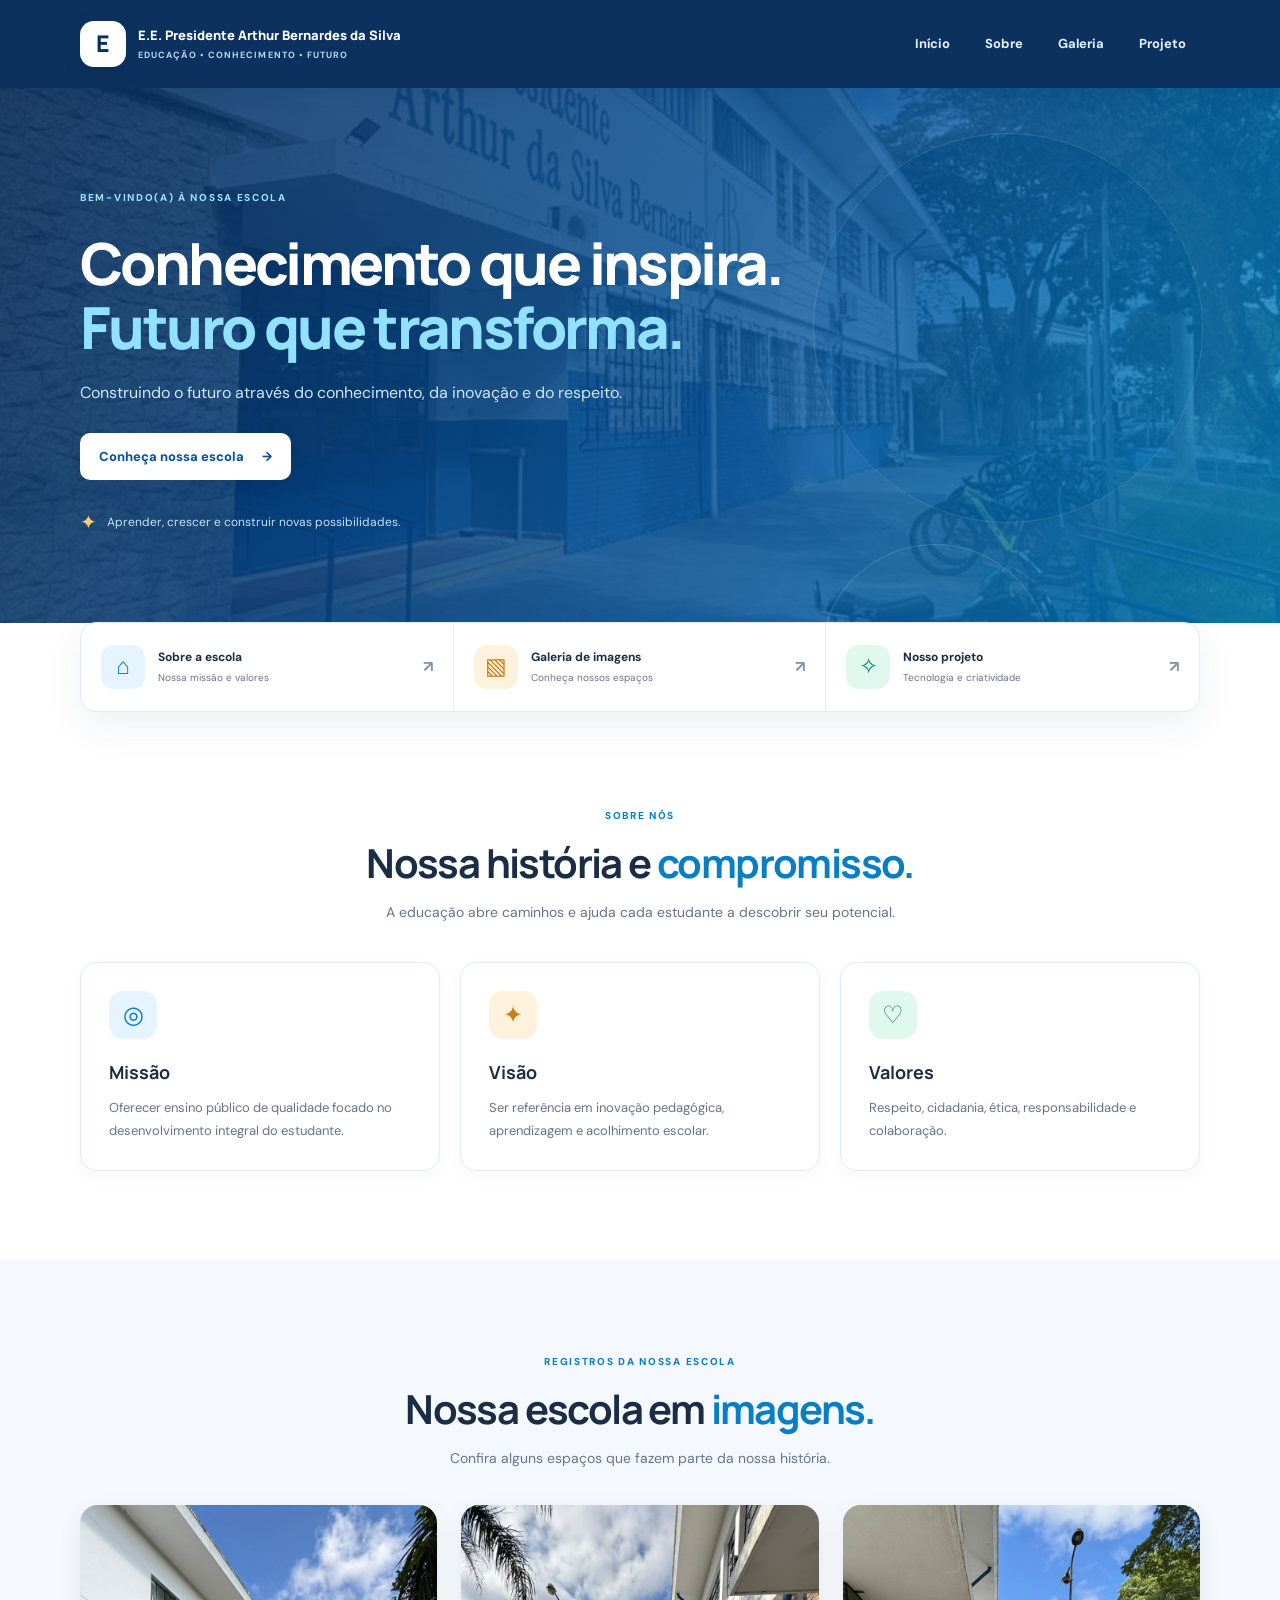
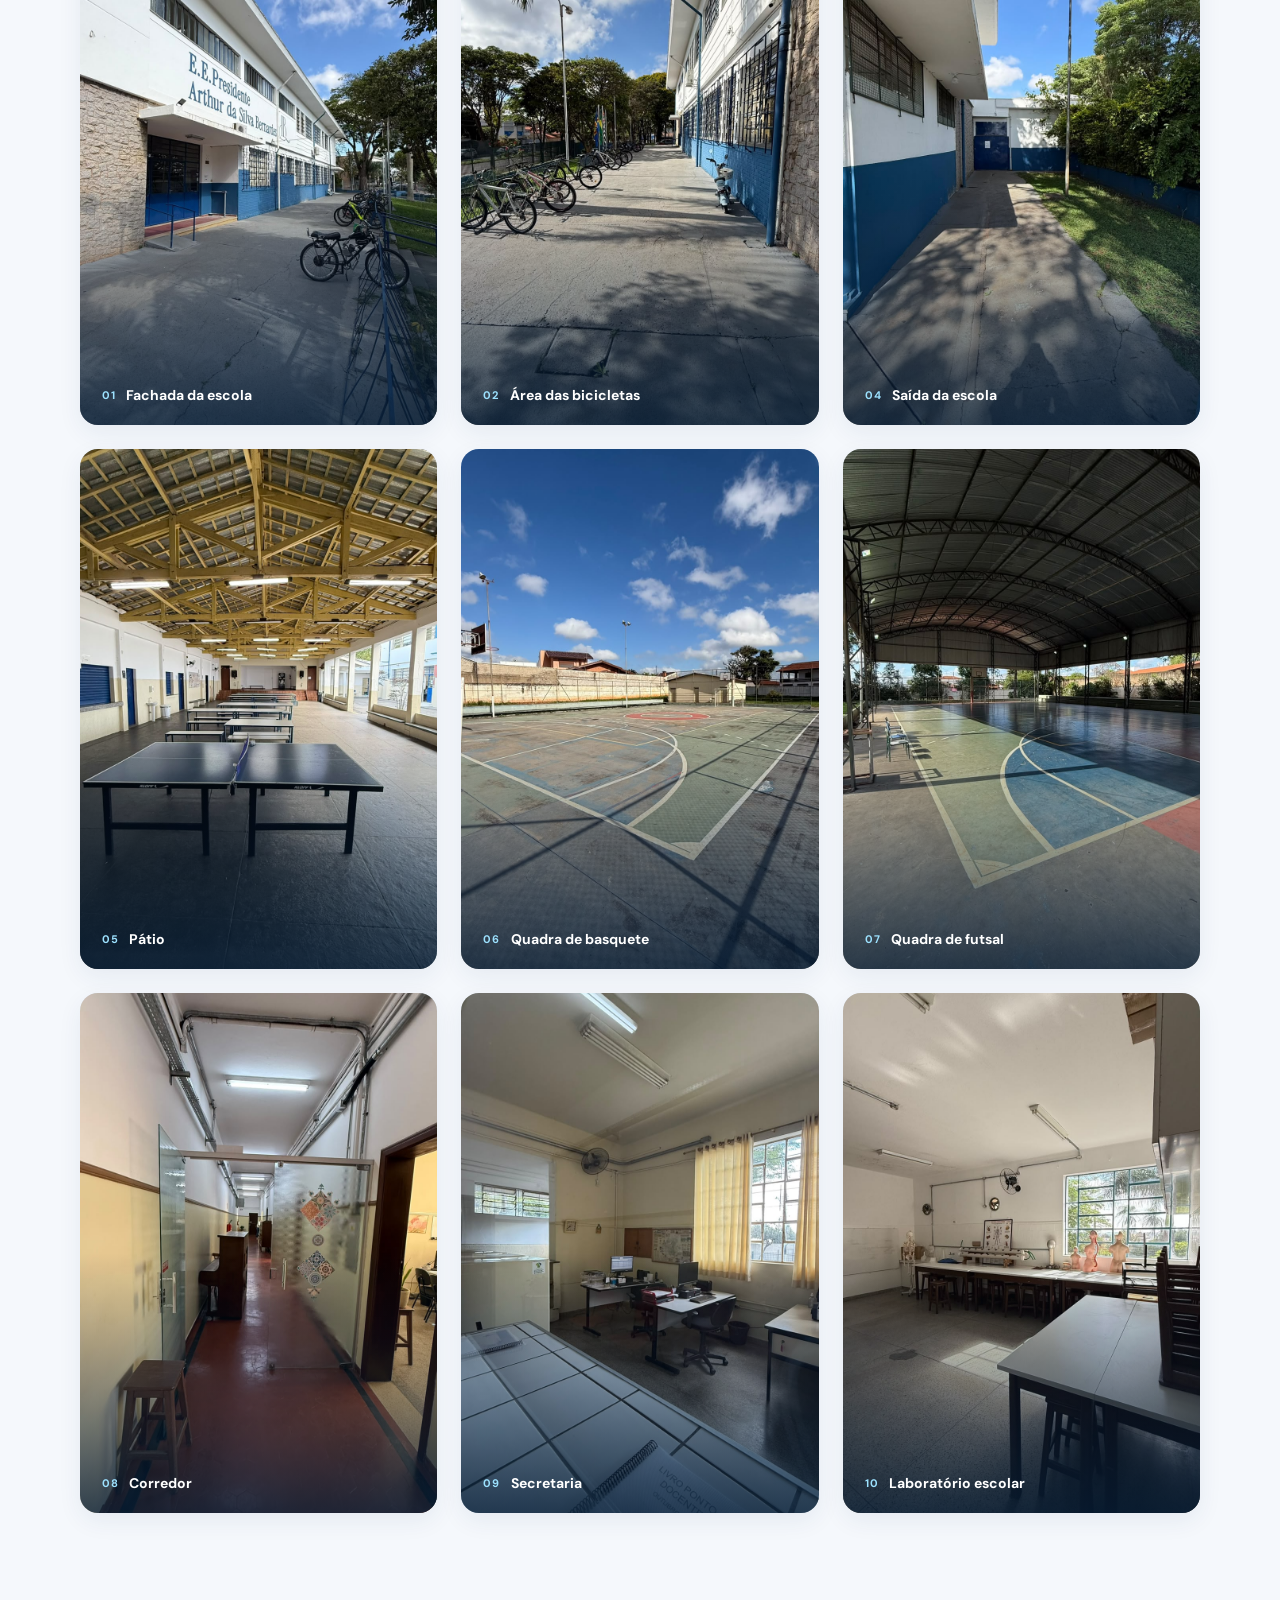
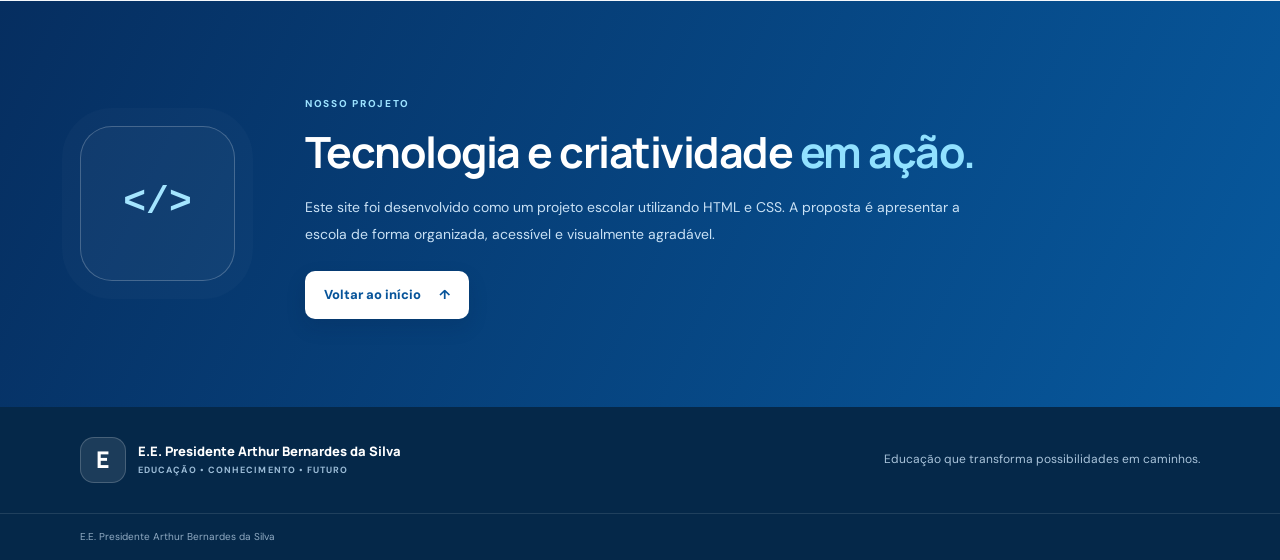
==== index.html @ 6d1196cf "Remove garage image and caption from index.html Removed the garage image and its caption from the HT" ====
<!DOCTYPE html>
<html lang="pt-BR">
<head>
  <meta charset="UTF-8">
  <meta name="viewport" content="width=device-width, initial-scale=1.0">
  <meta name="theme-color" content="#0b3d91">
  <meta name="description" content="Site da E.E. Presidente Arthur Bernardes da Silva. Educação, conhecimento, respeito e futuro.">
  <title>E.E. Presidente Arthur Bernardes da Silva</title>
  <link rel="stylesheet" href="style.css">
</head>
<body>

  <!-- CABEÇALHO -->
  <header class="topo" id="inicio">
    <div class="container navegacao">

      <a href="#inicio" class="logo" aria-label="Página inicial">
        <span class="simbolo">E</span>
        <span class="logo-texto">
          <strong>E.E. Presidente Arthur Bernardes da Silva</strong>
          <small>EDUCAÇÃO • CONHECIMENTO • FUTURO</small>
        </span>
      </a>

      <input type="checkbox" id="alternar-menu" aria-label="Abrir menu">
      <label for="alternar-menu" class="menu-botao" aria-hidden="true">&#9776;</label>

      <nav class="menu" aria-label="Navegação principal">
        <a href="#inicio">Início</a>
        <a href="#sobre">Sobre</a>
        <a href="#galeria">Galeria</a>
        <a href="#projeto">Projeto</a>
      </nav>

    </div>
  </header>

  <main>

    <!-- INÍCIO -->
    <section class="inicio-secao">
      <div class="container inicio-conteudo">

        <span class="etiqueta etiqueta-clara">
          BEM-VINDO(A) À NOSSA ESCOLA
        </span>

        <h1>
          Conhecimento que inspira.<br>
          <span>Futuro que transforma.</span>
        </h1>

        <p>
          Construindo o futuro através do conhecimento,
          da inovação e do respeito.
        </p>

        <a class="botao-principal" href="#sobre">
          Conheça nossa escola
          <span aria-hidden="true">→</span>
        </a>

        <div class="destaque-frase">
          <span>✦</span>
          Aprender, crescer e construir novas possibilidades.
        </div>

      </div>

      <div class="forma forma-um"></div>
      <div class="forma forma-dois"></div>
    </section>

    <!-- ATALHOS -->
    <section class="atalhos">
      <div class="container atalhos-grid">

        <a href="#sobre" class="atalho">
          <span class="atalho-icone icone-azul">⌂</span>
          <span>
            <strong>Sobre a escola</strong>
            <small>Nossa missão e valores</small>
          </span>
          <b aria-hidden="true">↗</b>
        </a>

        <a href="#galeria" class="atalho">
          <span class="atalho-icone icone-laranja">▧</span>
          <span>
            <strong>Galeria de imagens</strong>
            <small>Conheça nossos espaços</small>
          </span>
          <b aria-hidden="true">↗</b>
        </a>

        <a href="#projeto" class="atalho">
          <span class="atalho-icone icone-verde">✧</span>
          <span>
            <strong>Nosso projeto</strong>
            <small>Tecnologia e criatividade</small>
          </span>
          <b aria-hidden="true">↗</b>
        </a>

      </div>
    </section>

    <!-- SOBRE A ESCOLA -->
    <section class="sobre secao" id="sobre">
      <div class="container">

        <div class="titulo">
          <span class="etiqueta">SOBRE NÓS</span>
          <h2>Nossa história e <span>compromisso.</span></h2>
          <p>
            A educação abre caminhos e ajuda cada estudante
            a descobrir seu potencial.
          </p>
        </div>

        <div class="cartoes">

          <article class="cartao">
            <span class="cartao-icone azul">◎</span>
            <h3>Missão</h3>
            <p>
              Oferecer ensino público de qualidade focado
              no desenvolvimento integral do estudante.
            </p>
          </article>

          <article class="cartao">
            <span class="cartao-icone laranja">✦</span>
            <h3>Visão</h3>
            <p>
              Ser referência em inovação pedagógica,
              aprendizagem e acolhimento escolar.
            </p>
          </article>

          <article class="cartao">
            <span class="cartao-icone verde">♡</span>
            <h3>Valores</h3>
            <p>
              Respeito, cidadania, ética, responsabilidade
              e colaboração.
            </p>
          </article>

        </div>
      </div>
    </section>

    <!-- GALERIA DE IMAGENS -->
    <section class="galeria secao" id="galeria">
      <div class="container">

        <div class="titulo titulo-galeria">
          <span class="etiqueta">REGISTROS DA NOSSA ESCOLA</span>
          <h2>Nossa escola em <span>imagens.</span></h2>
          <p>
            Confira alguns espaços que fazem parte da nossa história.
          </p>
        </div>

        <div class="fotos">

          <figure class="foto">
            <img src="imagens/fachada.jpeg" alt="Fachada da escola" loading="lazy">
            <figcaption><span>01</span> Fachada da escola</figcaption>
          </figure>

          <figure class="foto">
            <img src="imagens/area-das-bikes.jpeg" alt="Área das bicicletas" loading="lazy">
            <figcaption><span>02</span> Área das bicicletas</figcaption>
          </figure>

          <figure class="foto">
            <img src="imagens/saida.jpeg" alt="Área externa e saída da escola" loading="lazy">
            <figcaption><span>04</span> Saída da escola</figcaption>
          </figure>

          <figure class="foto">
            <img src="imagens/patio.jpeg" alt="Pátio da escola" loading="lazy">
            <figcaption><span>05</span> Pátio</figcaption>
          </figure>

          <figure class="foto">
            <img src="imagens/quadra1.jpeg" alt="Quadra de basquete" loading="lazy">
            <figcaption><span>06</span> Quadra de basquete</figcaption>
          </figure>

          <figure class="foto">
            <img src="imagens/quadra2.jpeg" alt="Quadra de futsal" loading="lazy">
            <figcaption><span>07</span> Quadra de futsal</figcaption>
          </figure>

          <figure class="foto">
            <img src="imagens/corredor.jpeg" alt="Corredor da escola" loading="lazy">
            <figcaption><span>08</span> Corredor</figcaption>
          </figure>

          <figure class="foto">
            <img src="imagens/secretaria.jpeg" alt="Secretaria da escola" loading="lazy">
            <figcaption><span>09</span> Secretaria</figcaption>
          </figure>

          <figure class="foto">
            <img src="imagens/laboratorio.jpeg" alt="Ambiente do laboratório escolar" loading="lazy">
            <figcaption><span>10</span> Laboratório escolar</figcaption>
          </figure>

        </div>
      </div>
    </section>

    <!-- PROJETO -->
    <section class="projeto secao" id="projeto">
      <div class="container projeto-grid">

        <div class="projeto-marca" aria-hidden="true">&lt;/&gt;</div>

        <div class="projeto-texto">
          <span class="etiqueta etiqueta-clara">NOSSO PROJETO</span>

          <h2>Tecnologia e criatividade <span>em ação.</span></h2>

          <p>
            Este site foi desenvolvido como um projeto escolar
            utilizando HTML e CSS. A proposta é apresentar a
            escola de forma organizada, acessível e visualmente
            agradável.
          </p>

          <a class="botao-claro" href="#inicio">
            Voltar ao início
            <span aria-hidden="true">↑</span>
          </a>
        </div>

      </div>
    </section>

  </main>

  <!-- RODAPÉ -->
  <footer class="rodape">
    <div class="container rodape-conteudo">

      <a href="#inicio" class="logo logo-rodape">
        <span class="simbolo">E</span>
        <span class="logo-texto">
          <strong>E.E. Presidente Arthur Bernardes da Silva</strong>
          <small>EDUCAÇÃO • CONHECIMENTO • FUTURO</small>
        </span>
      </a>

      <p>Educação que transforma possibilidades em caminhos.</p>

    </div>

    <div class="rodape-final">
      <div class="container">
        E.E. Presidente Arthur Bernardes da Silva
      </div>
    </div>
  </footer>

</body>
</html>
---- style.css ----
@import url('https://fonts.googleapis.com/css2?family=DM+Sans:wght@400;500;600;700&family=Manrope:wght@400;500;600;700;800&display=swap');

:root {
  --azul-escuro: #082f63;
  --azul: #0b55a0;
  --azul-vivo: #087fc4;
  --azul-claro: #e7f4ff;
  --texto: #1b2d45;
  --texto-suave: #64758b;
  --fundo: #f5f8fc;
  --linha: #e3ebf5;
  --laranja: #ffb84d;
  --verde: #39ae88;
}

* {
  box-sizing: border-box;
}

html {
  scroll-behavior: smooth;
  scroll-padding-top: 90px;
}

body {
  margin: 0;
  font-family: 'DM Sans', Arial, sans-serif;
  color: var(--texto);
  background: #fff;
  line-height: 1.65;
}

a {
  color: inherit;
  text-decoration: none;
}

.container {
  width: min(1120px, calc(100% - 44px));
  margin: 0 auto;
}

/* CABEÇALHO */

.topo {
  position: sticky;
  top: 0;
  z-index: 20;
  color: white;
  background: rgba(6, 43, 89, .97);
  box-shadow: 0 5px 20px #082d531c;
  backdrop-filter: blur(12px);
}

.navegacao {
  min-height: 88px;
  display: flex;
  align-items: center;
  justify-content: space-between;
  gap: 25px;
}

.logo {
  display: flex;
  align-items: center;
  gap: 12px;
  min-width: 0;
}

.simbolo {
  display: grid;
  place-items: center;
  flex: 0 0 46px;
  width: 46px;
  height: 46px;
  border-radius: 14px;
  color: var(--azul-escuro);
  background: #fff;
  font-family: Manrope, sans-serif;
  font-size: 23px;
  font-weight: 800;
  box-shadow: 0 7px 18px #001c3b28;
}

.logo-texto {
  display: flex;
  flex-direction: column;
  line-height: 1.35;
}

.logo strong {
  font-family: Manrope, sans-serif;
  font-size: 13px;
  font-weight: 800;
}

.logo small {
  margin-top: 4px;
  color: #b8d9f4;
  font-size: 9px;
  letter-spacing: .12em;
  font-weight: 700;
}

.menu {
  display: flex;
  align-items: center;
  gap: 7px;
}

.menu a {
  color: #e5f2ff;
  font-size: 13px;
  font-weight: 700;
  padding: 11px 14px;
  border-radius: 9px;
  transition: .2s;
}

.menu a:hover {
  color: #fff;
  background: #ffffff1c;
}

#alternar-menu {
  display: none;
}

.menu-botao {
  display: none;
  cursor: pointer;
  font-size: 25px;
}

/* SEÇÃO INICIAL COM FOTO DE FUNDO */

.inicio-secao {
  min-height: 520px;
  padding: 95px 0 85px;
  position: relative;
  overflow: hidden;
  color: #fff;
  background: 
    linear-gradient(
      115deg,
      rgba(6, 44, 92, 0.88) 0%,
      rgba(7, 84, 155, 0.84) 60%,
      rgba(7, 134, 200, 0.80) 100%
    ),
    url('imagens/fachada.jpeg') center/cover no-repeat;
}

.inicio-conteudo {
  position: relative;
  z-index: 3;
}

.etiqueta {
  display: inline-block;
  margin-bottom: 14px;
  color: var(--azul-vivo);
  font-size: 10px;
  letter-spacing: .17em;
  font-weight: 800;
}

.etiqueta-clara {
  color: #9ce2ff;
}

.inicio-secao h1 {
  max-width: 720px;
  margin: 10px 0 20px;
  font-family: Manrope, sans-serif;
  font-size: clamp(37px, 5vw, 58px);
  line-height: 1.12;
  letter-spacing: -.045em;
  font-weight: 800;
}

.inicio-secao h1 span {
  color: #91e1ff;
}

.inicio-secao p {
  max-width: 580px;
  color: #d0e6f8;
  font-size: 16px;
  margin-bottom: 26px;
}

.botao-principal,
.botao-claro {
  display: inline-flex;
  align-items: center;
  gap: 18px;
  padding: 13px 19px;
  border-radius: 10px;
  background: #fff;
  color: #07549a;
  font-size: 13px;
  font-weight: 800;
  box-shadow: 0 8px 20px #001b3820;
  transition: .2s;
}

.botao-principal:hover,
.botao-claro:hover {
  transform: translateY(-3px);
  box-shadow: 0 12px 25px #001b3835;
}

.destaque-frase {
  display: flex;
  align-items: center;
  gap: 10px;
  margin-top: 26px;
  color: #c6e0f4;
  font-size: 12px;
}

.destaque-frase span {
  color: #ffca70;
  font-size: 20px;
}

/* FORMAS DECORATIVAS DO FUNDO */

.forma {
  position: absolute;
  border: 1px solid #ffffff26;
  border-radius: 50%;
  pointer-events: none;
}

.forma-um {
  width: 390px;
  height: 390px;
  right: 6%;
  top: 45px;
  box-shadow: 0 0 0 35px #ffffff05, 0 0 0 75px #ffffff04;
}

.forma-dois {
  width: 230px;
  height: 230px;
  right: 18%;
  bottom: -150px;
  background: #ffffff05;
}

/* ATALHOS */

.atalhos {
  position: relative;
  z-index: 3;
  margin-top: -1px;
  background: #fff;
}

.atalhos-grid {
  display: grid;
  grid-template-columns: repeat(3, 1fr);
  background: #fff;
  border: 1px solid var(--linha);
  border-radius: 16px;
  overflow: hidden;
  box-shadow: 0 14px 38px #173c6612;
  transform: translateY(-1px);
}

.atalho {
  display: flex;
  align-items: center;
  gap: 13px;
  padding: 22px 20px;
  border-right: 1px solid var(--linha);
  transition: background .2s;
}

.atalho:last-child {
  border-right: 0;
}

.atalho:hover {
  background: #f7fbff;
}

.atalho-icone {
  display: grid;
  place-items: center;
  flex: 0 0 44px;
  width: 44px;
  height: 44px;
  border-radius: 13px;
  font-size: 23px;
}

.icone-azul {
  color: #0879c9;
  background: #e5f4ff;
}

.icone-laranja {
  color: #c98017;
  background: #fff2dc;
}

.icone-verde {
  color: #168b69;
  background: #e1f8ef;
}

.atalho strong,
.atalho small {
  display: block;
}

.atalho strong {
  font-size: 12px;
}

.atalho small {
  color: var(--texto-suave);
  font-size: 10px;
  margin-top: 3px;
}

.atalho b {
  margin-left: auto;
  color: #8094aa;
}

/* SEÇÕES GERAIS */

.secao {
  padding: 88px 0;
}

.titulo {
  max-width: 690px;
  margin: 0 auto 38px;
  text-align: center;
}

.titulo h2 {
  margin: 0 0 14px;
  font-family: Manrope, sans-serif;
  font-size: clamp(29px, 3.5vw, 40px);
  line-height: 1.2;
  letter-spacing: -.04em;
}

.titulo h2 span {
  color: var(--azul-vivo);
}

.titulo > p {
  margin: 0;
  color: var(--texto-suave);
  font-size: 14px;
}

/* CARTÕES SOBRE A ESCOLA */

.cartoes {
  display: grid;
  grid-template-columns: repeat(3, 1fr);
  gap: 20px;
}

.cartao {
  padding: 28px;
  border: 1px solid var(--linha);
  border-radius: 16px;
  background: white;
  box-shadow: 0 5px 18px #173c6608;
  transition: transform .2s, box-shadow .2s;
}

.cartao:hover {
  transform: translateY(-5px);
  box-shadow: 0 14px 28px #173c6612;
}

.cartao-icone {
  display: grid;
  place-items: center;
  width: 48px;
  height: 48px;
  border-radius: 14px;
  margin-bottom: 19px;
  font-size: 24px;
}

.cartao-icone.azul {
  color: #0879c9;
  background: #e5f4ff;
}

.cartao-icone.laranja {
  color: #c98017;
  background: #fff2dc;
}

.cartao-icone.verde {
  color: #168b69;
  background: #e1f8ef;
}

.cartao h3 {
  margin: 0 0 8px;
  font-family: Manrope, sans-serif;
  font-size: 18px;
}

.cartao p {
  margin: 0;
  color: var(--texto-suave);
  font-size: 13px;
  line-height: 1.8;
}

/* GALERIA DE IMAGENS VERTICAIS COMPLETAS (FORMATO RETRATO) */

.galeria {
  background: var(--fundo);
}

.titulo-galeria {
  margin-bottom: 35px;
}

.fotos {
  display: grid;
  grid-template-columns: repeat(3, 1fr); /* 3 colunas para ajustar cartões verticais */
  gap: 24px;
}

.foto {
  position: relative;
  overflow: hidden;
  margin: 0;
  height: 520px; /* Altura suficiente para mostrar árvores, bancos e o chão quase sem cortar */
  border-radius: 18px;
  background: #dbe8f5;
  box-shadow: 0 8px 24px #173c6612;
}

.foto img {
  display: block;
  width: 100%;
  height: 100%;
  object-fit: cover;
  object-position: center; /* Mantém a imagem centralizada para exibir topo e base */
  transition: transform .45s;
}

.foto:hover img {
  transform: scale(1.04);
}

.foto:after {
  content: "";
  position: absolute;
  inset: 50% 0 0;
  background: linear-gradient(transparent, #061d36d0);
  pointer-events: none;
}

.foto figcaption {
  position: absolute;
  z-index: 1;
  bottom: 0;
  left: 0;
  right: 0;
  display: flex;
  align-items: center;
  gap: 10px;
  padding: 18px 22px;
  color: white;
  font-size: 14px;
  font-weight: 700;
}

.foto figcaption span {
  color: #9de2ff;
  font-size: 11px;
  letter-spacing: .1em;
}

/* PROJETO */

.projeto {
  position: relative;
  overflow: hidden;
  color: white;
  background: linear-gradient(115deg, #062e60, #07599e);
}

.projeto-grid {
  display: grid;
  grid-template-columns: 180px 1fr;
  align-items: center;
  gap: 45px;
}

.projeto-marca {
  display: grid;
  place-items: center;
  width: 155px;
  height: 155px;
  border: 1px solid #ffffff38;
  border-radius: 32px;
  color: #a4e5ff;
  background: #ffffff0c;
  font-family: monospace;
  font-size: 38px;
  font-weight: 800;
  box-shadow: 0 0 0 18px #ffffff05;
}

.projeto-texto {
  max-width: 720px;
}

.projeto h2 {
  margin: 0 0 16px;
  font-family: Manrope, sans-serif;
  font-size: clamp(29px, 4vw, 43px);
  line-height: 1.2;
  letter-spacing: -.035em;
}

.projeto h2 span {
  color: #91e1ff;
}

.projeto p {
  max-width: 700px;
  color: #c9e1f5;
  font-size: 14px;
  line-height: 1.9;
  margin-bottom: 24px;
}

/* RODAPÉ */

.rodape {
  color: #d3e3f1;
  background: #052849;
}

.rodape-conteudo {
  display: flex;
  align-items: center;
  justify-content: space-between;
  gap: 25px;
  padding-top: 30px;
  padding-bottom: 30px;
}

.logo-rodape .simbolo {
  color: white;
  background: #ffffff18;
  border: 1px solid #ffffff30;
  box-shadow: none;
}

.logo-rodape strong {
  color: white;
}

.logo-rodape small {
  color: #9bbbd6;
}

.rodape-conteudo > p {
  margin: 0;
  color: #a9c3da;
  font-size: 12px;
}

.rodape-final {
  padding: 15px 0;
  border-top: 1px solid #ffffff1c;
  color: #91abc3;
  font-size: 10px;
}

/* TELAS MÉDIAS (TABLETS) */

@media (max-width: 900px) {
  .fotos {
    grid-template-columns: repeat(2, 1fr);
  }

  .foto {
    height: 480px;
  }
}

/* CELULARES */

@media (max-width: 650px) {
  .container {
    width: calc(100% - 32px);
  }

  .navegacao {
    min-height: 76px;
    flex-wrap: wrap;
    padding-top: 12px;
    padding-bottom: 12px;
  }

  .logo {
    flex: 1;
  }

  .simbolo {
    flex-basis: 40px;
    width: 40px;
    height: 40px;
  }

  .logo strong {
    font-size: 11px;
  }

  .logo small {
    font-size: 8px;
  }

  .menu-botao {
    display: block;
    padding: 4px 7px;
  }

  .menu {
    display: none;
    flex-basis: 100%;
    flex-direction: column;
    align-items: stretch;
    gap: 3px;
    padding: 8px 0 4px;
  }

  #alternar-menu:checked ~ .menu {
    display: flex;
  }

  .menu a {
    padding: 11px 12px;
  }

  .inicio-secao {
    padding: 65px 0 55px;
  }

  .inicio-secao h1 {
    font-size: clamp(34px, 10vw, 47px);
  }

  .inicio-secao p {
    font-size: 14px;
    max-width: 440px;
  }

  .forma-um {
    width: 230px;
    height: 230px;
    right: -90px;
    top: 30px;
  }

  .forma-dois {
    display: none;
  }

  .atalhos-grid {
    grid-template-columns: 1fr;
  }

  .atalho {
    padding: 14px 17px;
    border-right: 0;
    border-bottom: 1px solid var(--linha);
  }

  .atalho:last-child {
    border-bottom: 0;
  }

  .secao {
    padding: 65px 0;
  }

  .cartoes {
    grid-template-columns: 1fr;
    gap: 14px;
  }

  .cartao {
    padding: 23px;
  }

  .fotos {
    grid-template-columns: 1fr;
  }

  .foto {
    height: 450px;
  }

  .foto figcaption {
    padding: 14px;
    font-size: 12px;
  }

  .projeto-grid {
    grid-template-columns: 1fr;
    gap: 25px;
  }

  .projeto-marca {
    width: 90px;
    height: 90px;
    border-radius: 22px;
    font-size: 27px;
  }

  .rodape-conteudo {
    align-items: flex-start;
    flex-direction: column;
    gap: 18px;
  }
}

/* ACESSIBILIDADE */

@media (prefers-reduced-motion: reduce) {
  *,
  *::before,
  *::after {
    scroll-behavior: auto !important;
    transition: none !important;
  }
}
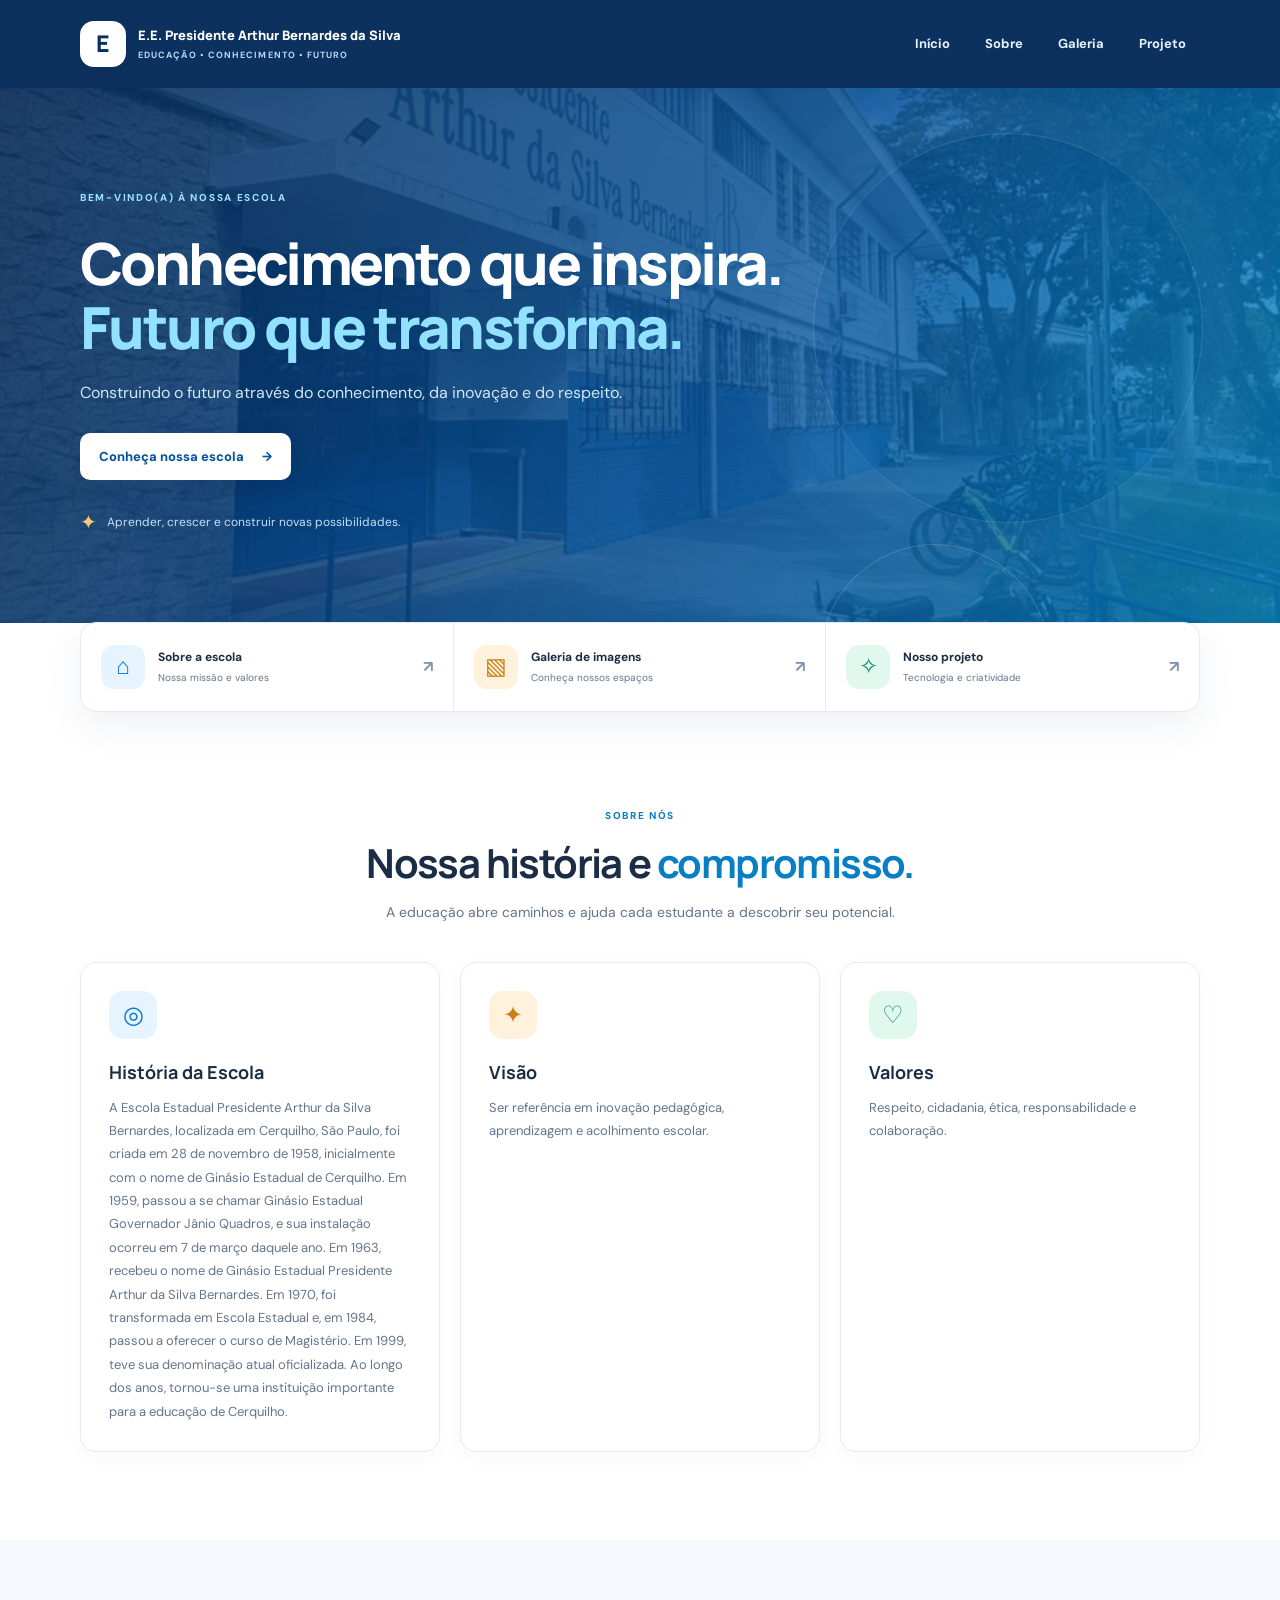
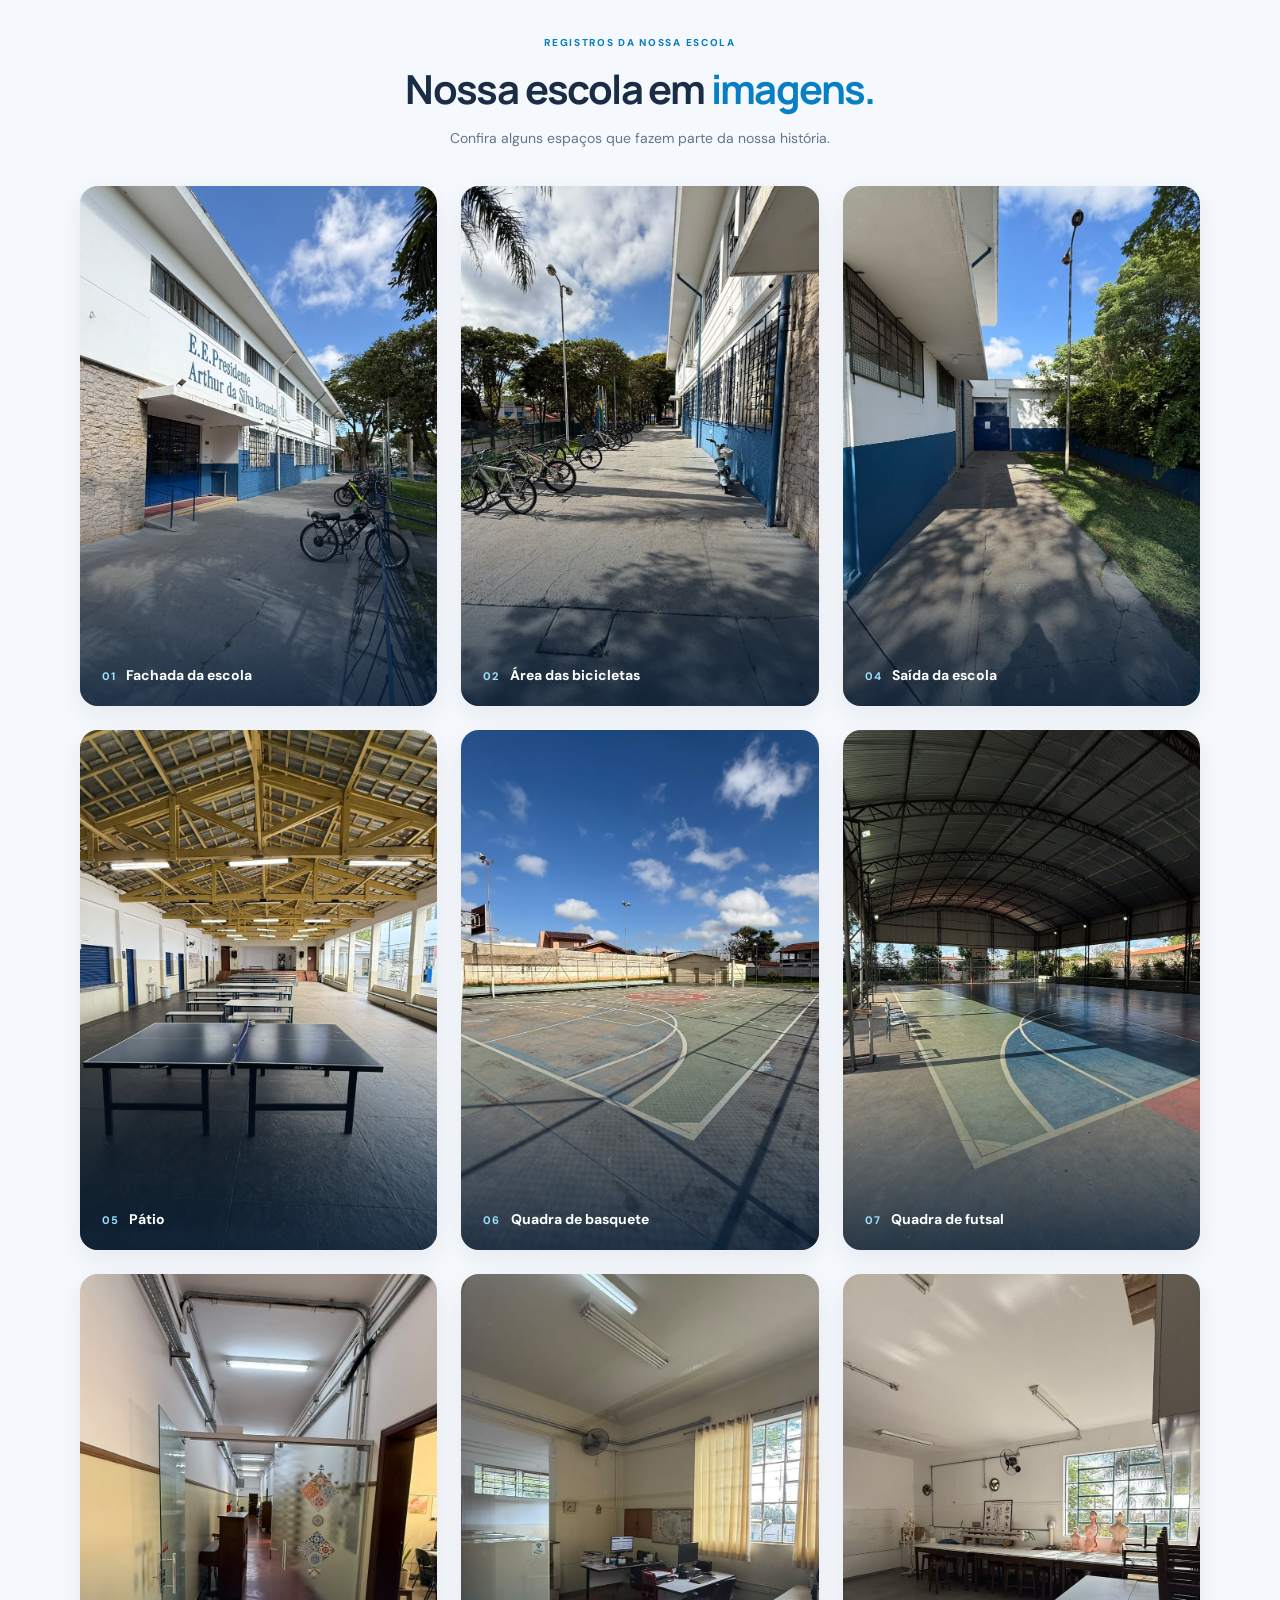
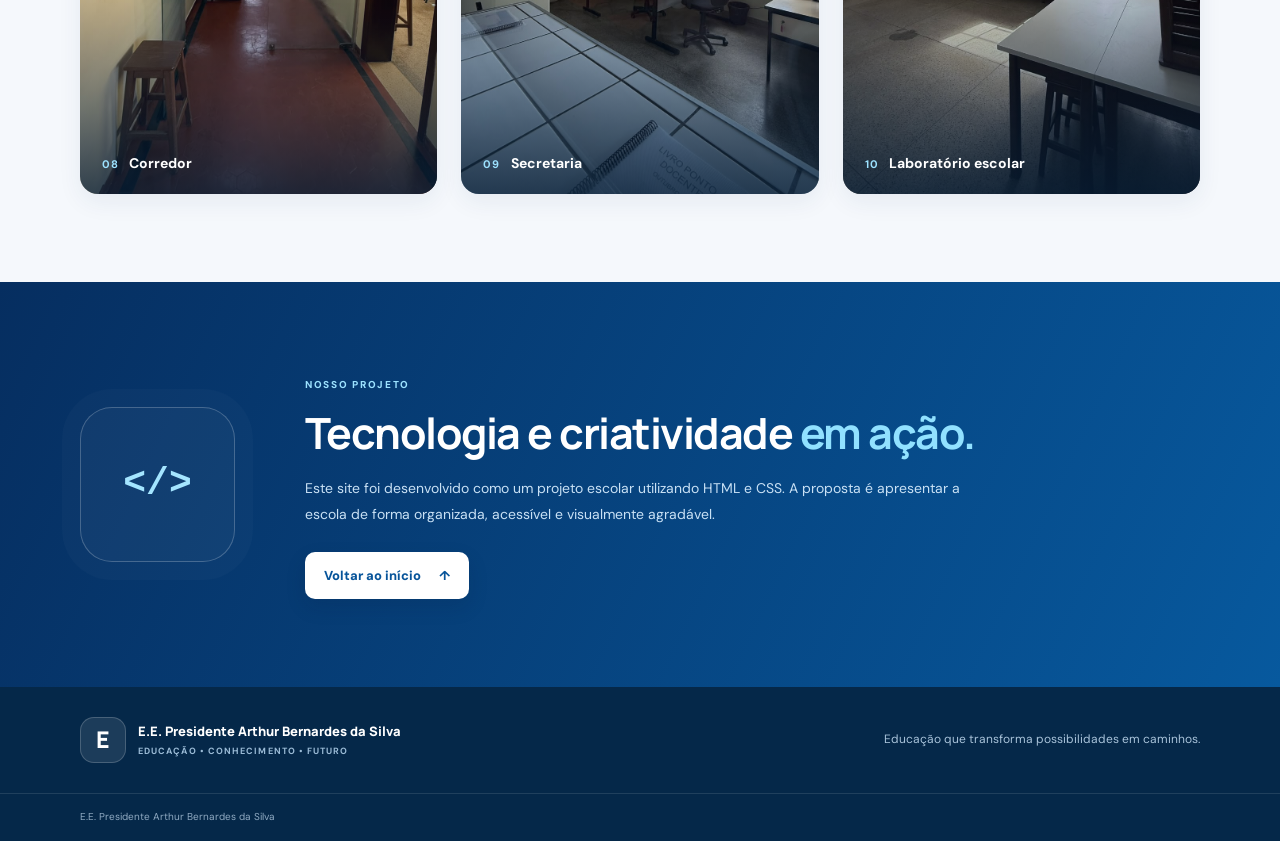
==== commit cf00b1e4: "Update index.html" ====
--- a/index.html
+++ b/index.html
@@ -122,10 +122,12 @@
 
           <article class="cartao">
             <span class="cartao-icone azul">◎</span>
-            <h3>Missão</h3>
+            <h3>História da Escola</h3>
             <p>
-              Oferecer ensino público de qualidade focado
-              no desenvolvimento integral do estudante.
+              A Escola Estadual Presidente Arthur da Silva Bernardes, localizada em Cerquilho, São Paulo, foi criada em 28 de novembro de 1958, inicialmente com o nome de Ginásio Estadual de Cerquilho. Em 1959, passou a se chamar Ginásio Estadual Governador Jânio Quadros, e sua instalação ocorreu em 7 de março daquele ano.
+
+Em 1963, recebeu o nome de Ginásio Estadual Presidente Arthur da Silva Bernardes. Em 1970, foi transformada em Escola Estadual e, em 1984, passou a oferecer o curso de Magistério. Em 1999, teve sua denominação atual oficializada. Ao longo dos anos, tornou-se uma instituição importante para a educação de Cerquilho.
+
             </p>
           </article>
 
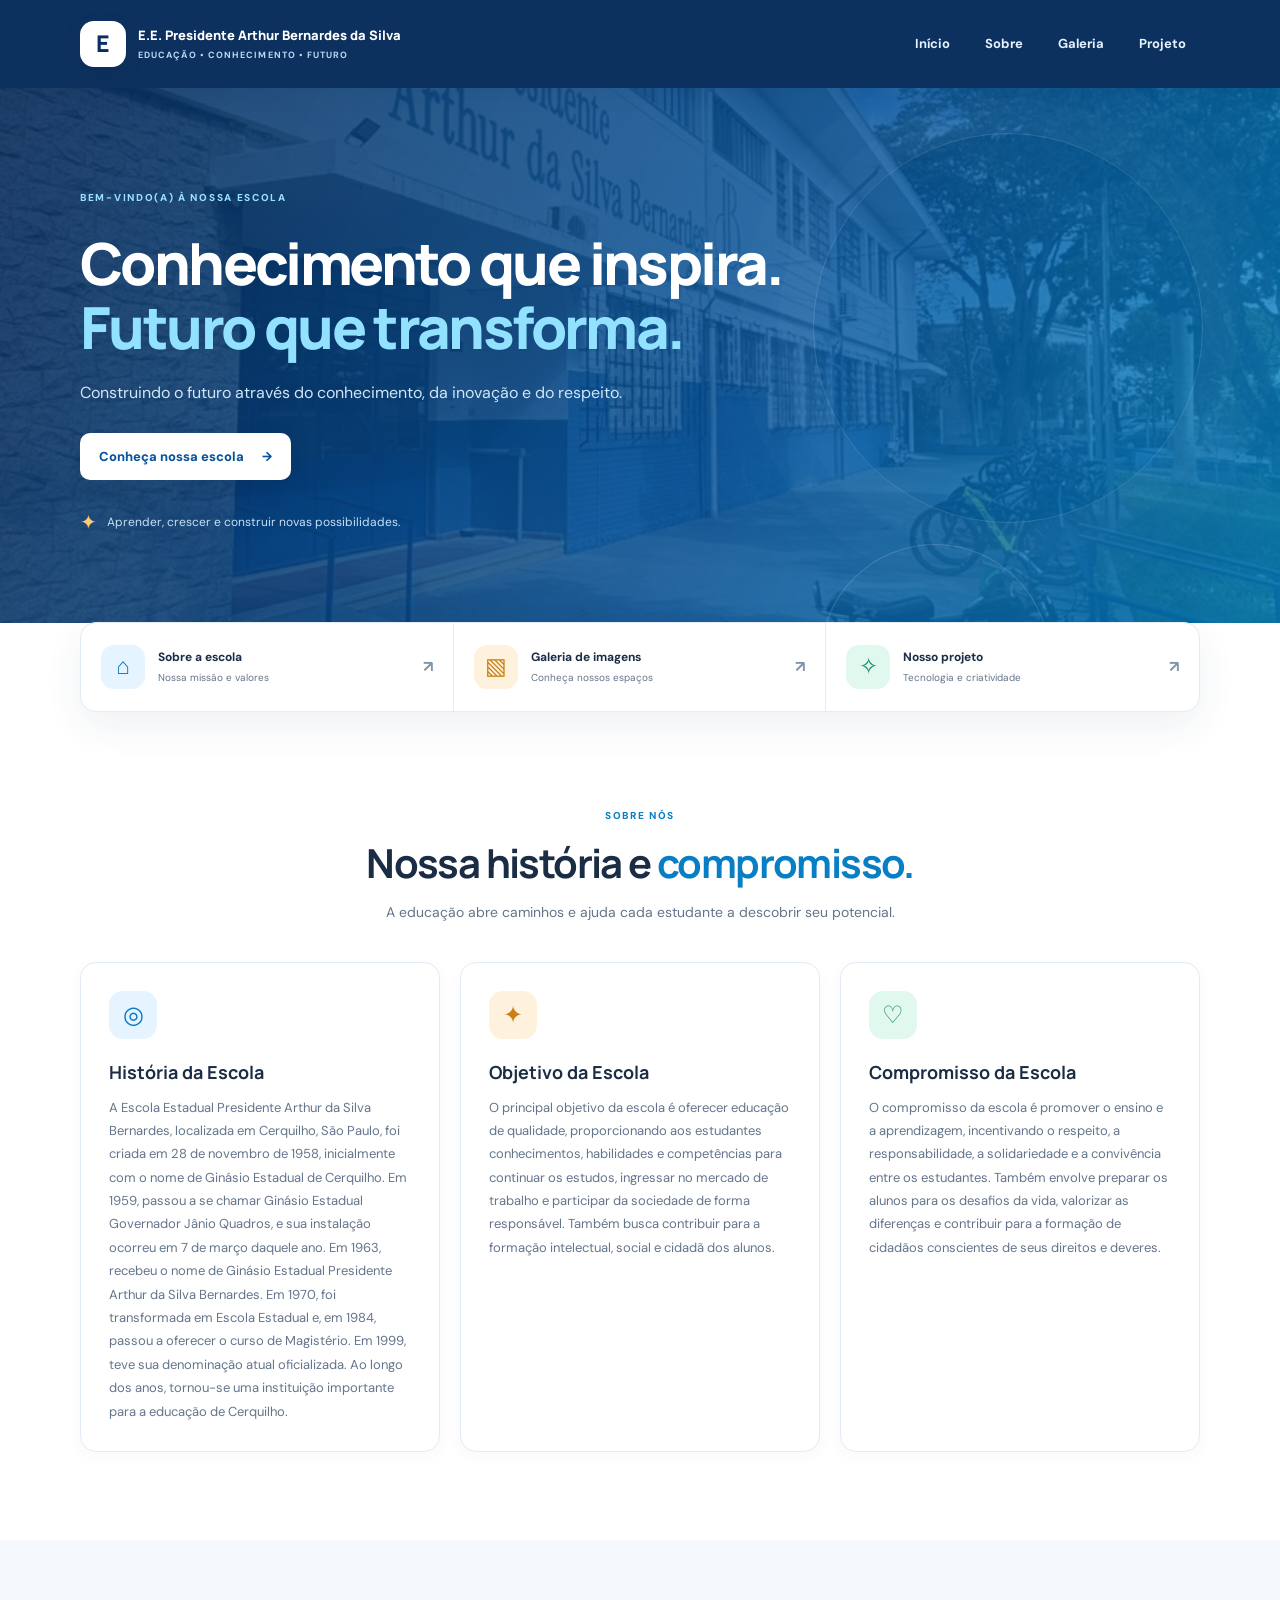
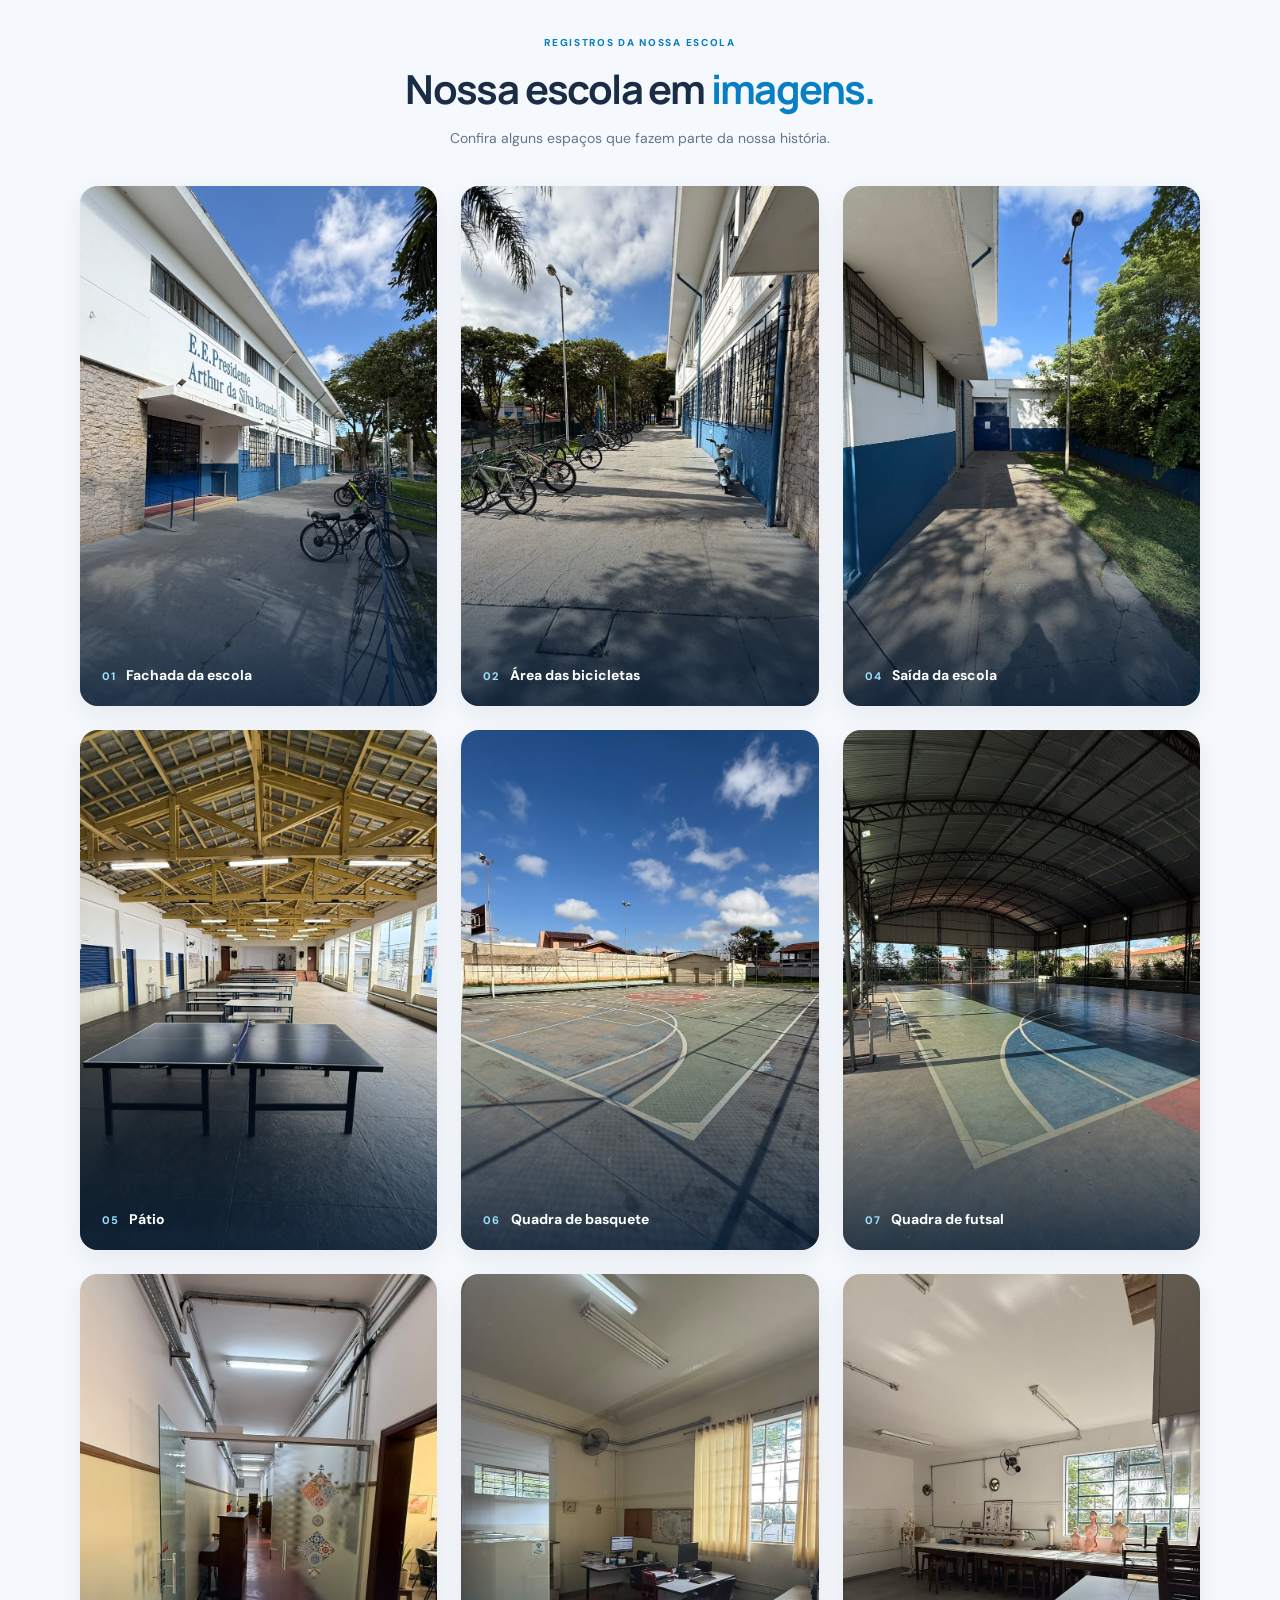
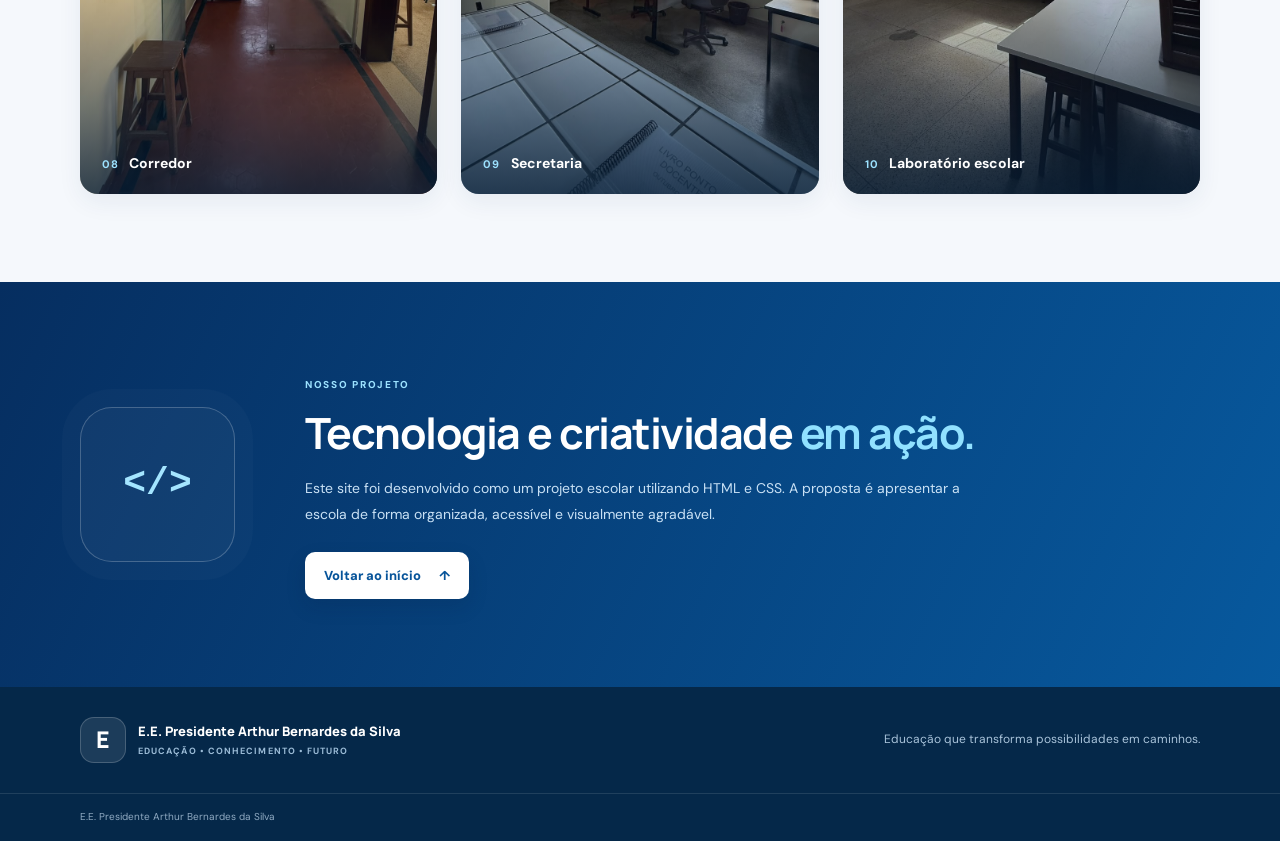
==== commit 7fc933dc: "Update index.html" ====
--- a/index.html
+++ b/index.html
@@ -133,19 +133,17 @@
 
           <article class="cartao">
             <span class="cartao-icone laranja">✦</span>
-            <h3>Visão</h3>
+            <h3>Objetivo da Escola</h3>
             <p>
-              Ser referência em inovação pedagógica,
-              aprendizagem e acolhimento escolar.
+              O principal objetivo da escola é oferecer educação de qualidade, proporcionando aos estudantes conhecimentos, habilidades e competências para continuar os estudos, ingressar no mercado de trabalho e participar da sociedade de forma responsável. Também busca contribuir para a formação intelectual, social e cidadã dos alunos.
             </p>
           </article>
 
           <article class="cartao">
             <span class="cartao-icone verde">♡</span>
-            <h3>Valores</h3>
+            <h3>Compromisso da Escola</h3>
             <p>
-              Respeito, cidadania, ética, responsabilidade
-              e colaboração.
+              O compromisso da escola é promover o ensino e a aprendizagem, incentivando o respeito, a responsabilidade, a solidariedade e a convivência entre os estudantes. Também envolve preparar os alunos para os desafios da vida, valorizar as diferenças e contribuir para a formação de cidadãos conscientes de seus direitos e deveres.
             </p>
           </article>
 
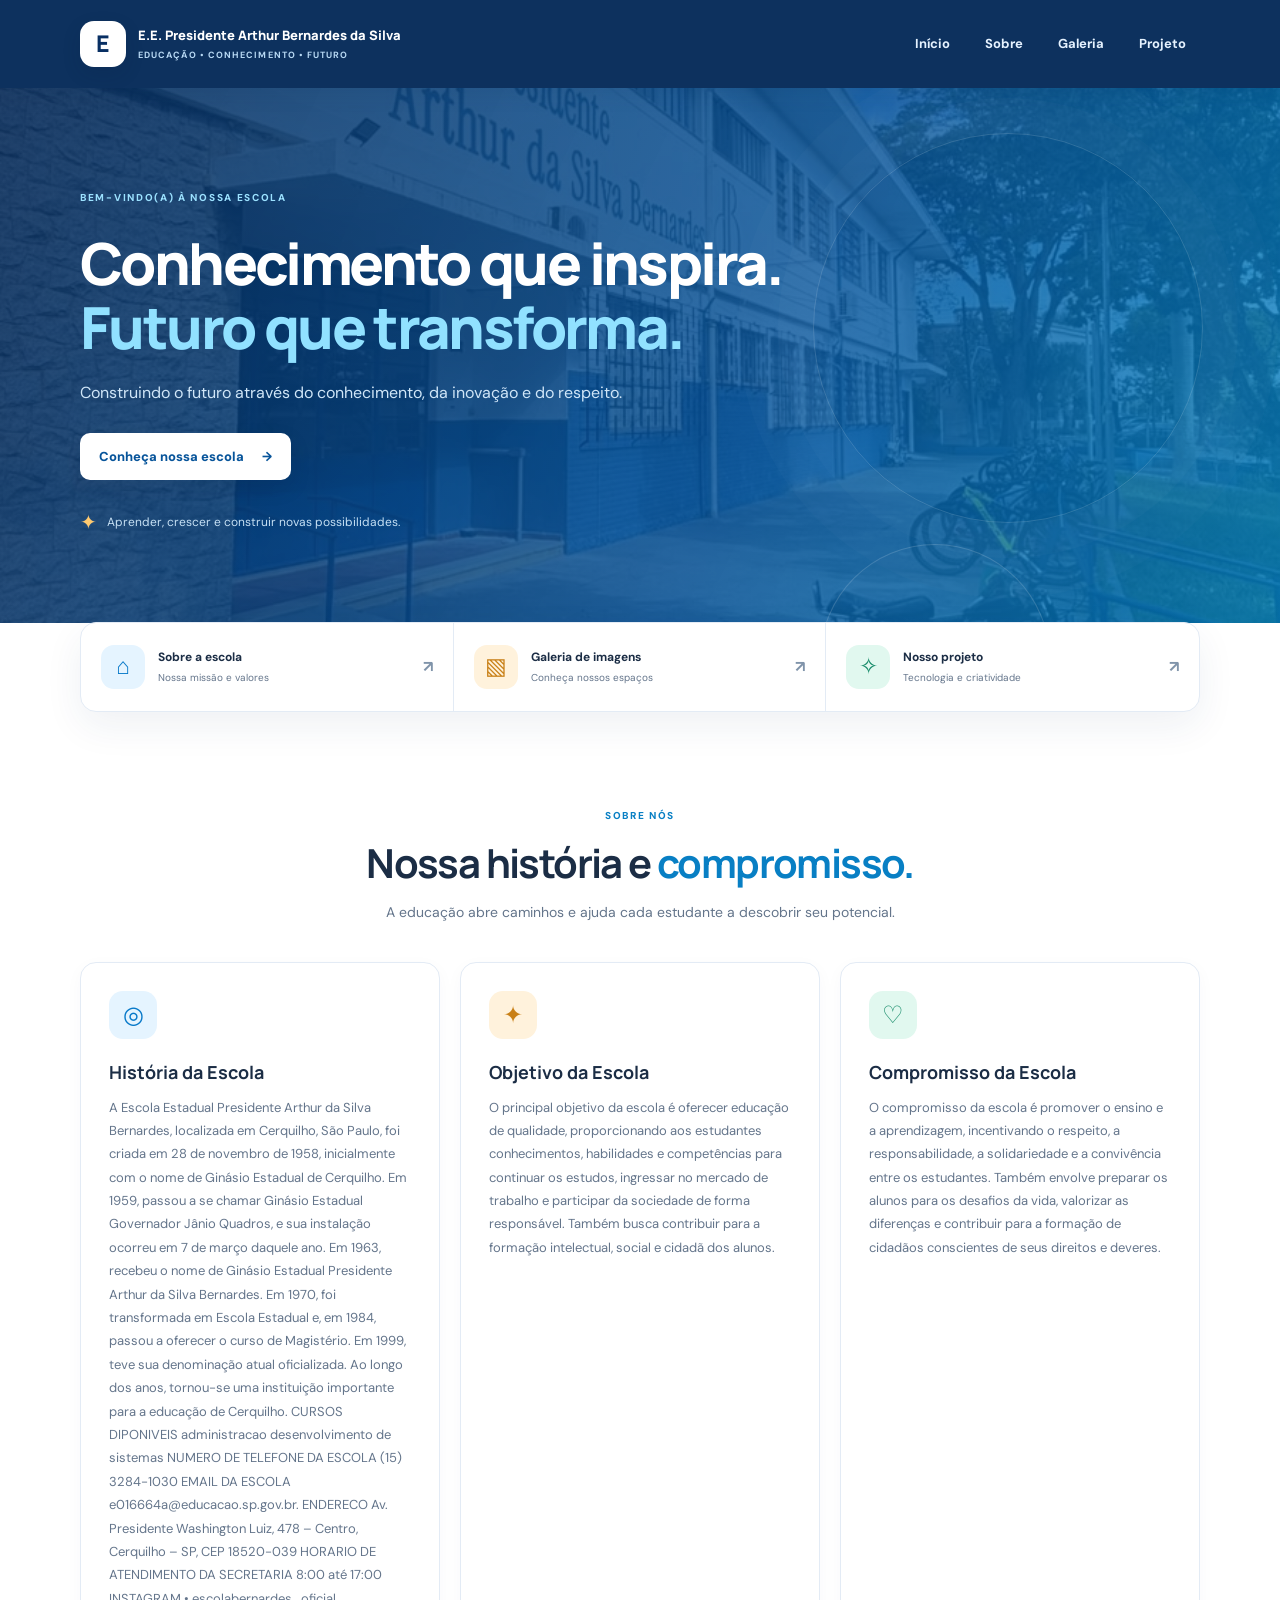
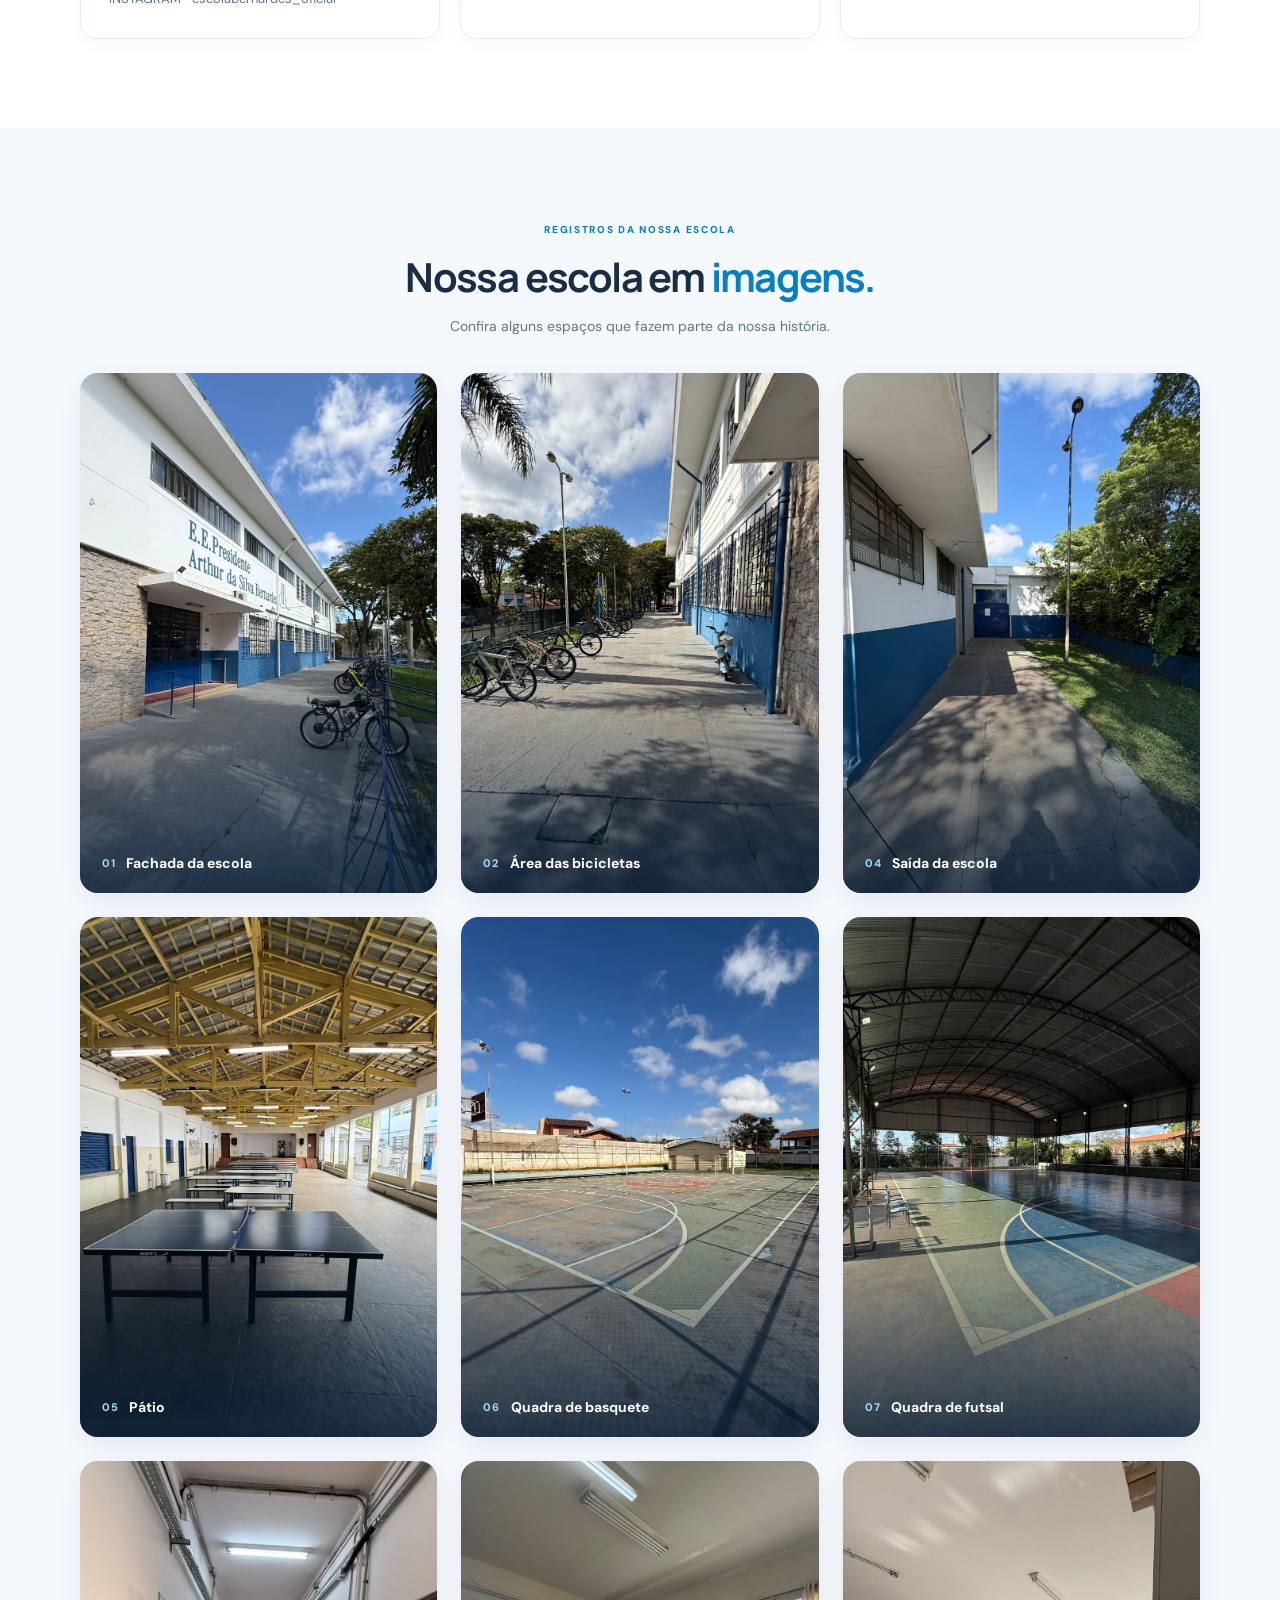
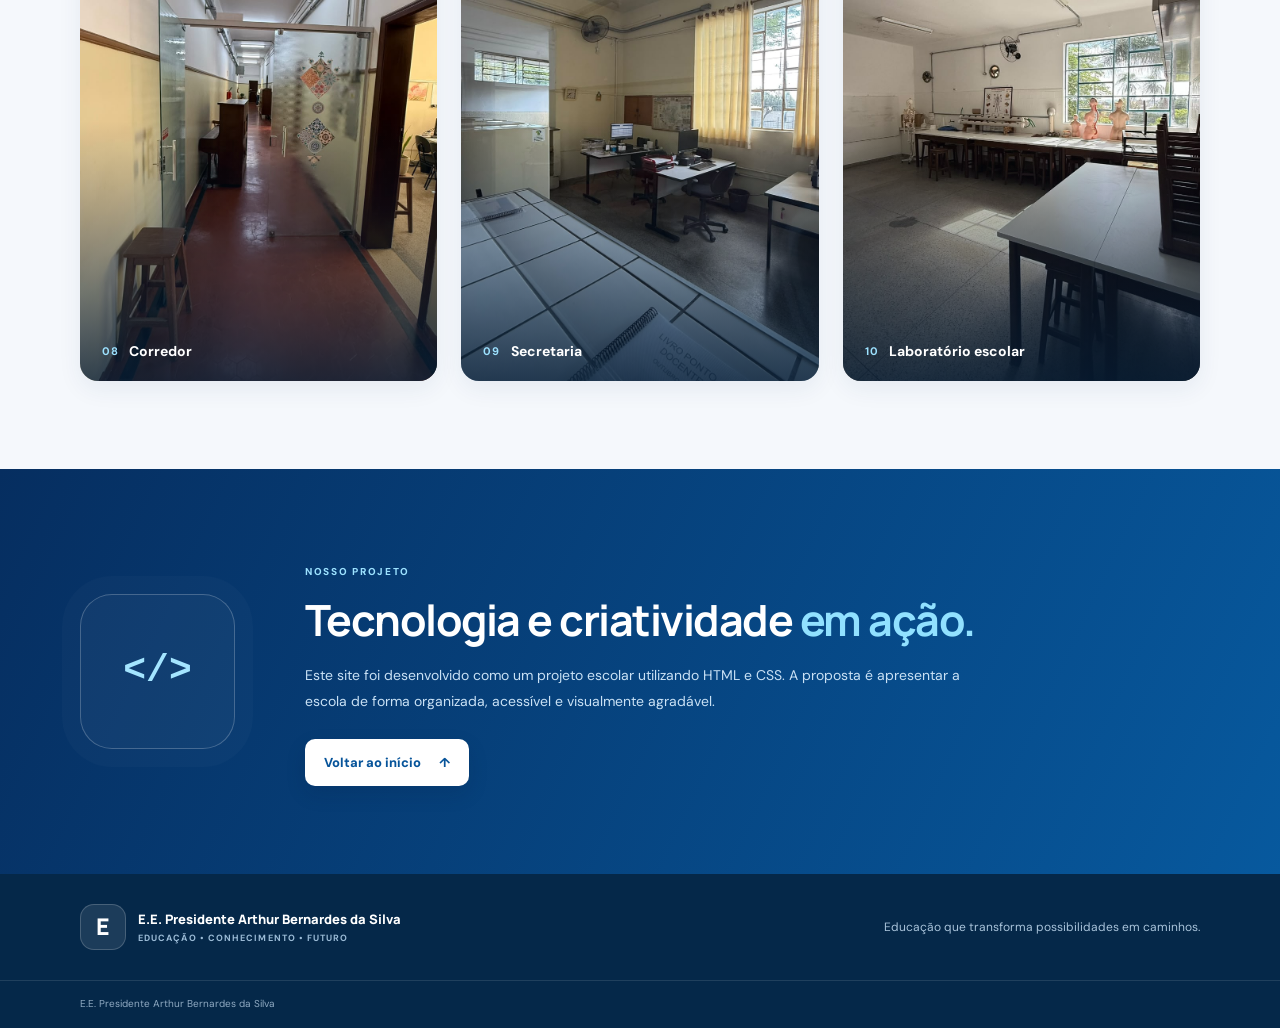
==== commit 245c8a7e: "Update index.html" ====
--- a/index.html
+++ b/index.html
@@ -128,6 +128,16 @@
 
 Em 1963, recebeu o nome de Ginásio Estadual Presidente Arthur da Silva Bernardes. Em 1970, foi transformada em Escola Estadual e, em 1984, passou a oferecer o curso de Magistério. Em 1999, teve sua denominação atual oficializada. Ao longo dos anos, tornou-se uma instituição importante para a educação de Cerquilho.
 
+              
+    CURSOS DIPONIVEIS            administracao      desenvolvimento de sistemas
+
+NUMERO DE TELEFONE DA ESCOLA     (15) 3284-1030
+      EMAIL DA ESCOLA            e016664a@educacao.sp.gov.br.
+         ENDERECO                Av. Presidente Washington Luiz, 478 – Centro, Cerquilho – SP, CEP 18520-039
+HORARIO DE ATENDIMENTO DA SECRETARIA   8:00 até 17:00
+        INSTAGRAM                •  escolabernardes_oficial
+
+              
             </p>
           </article>
 
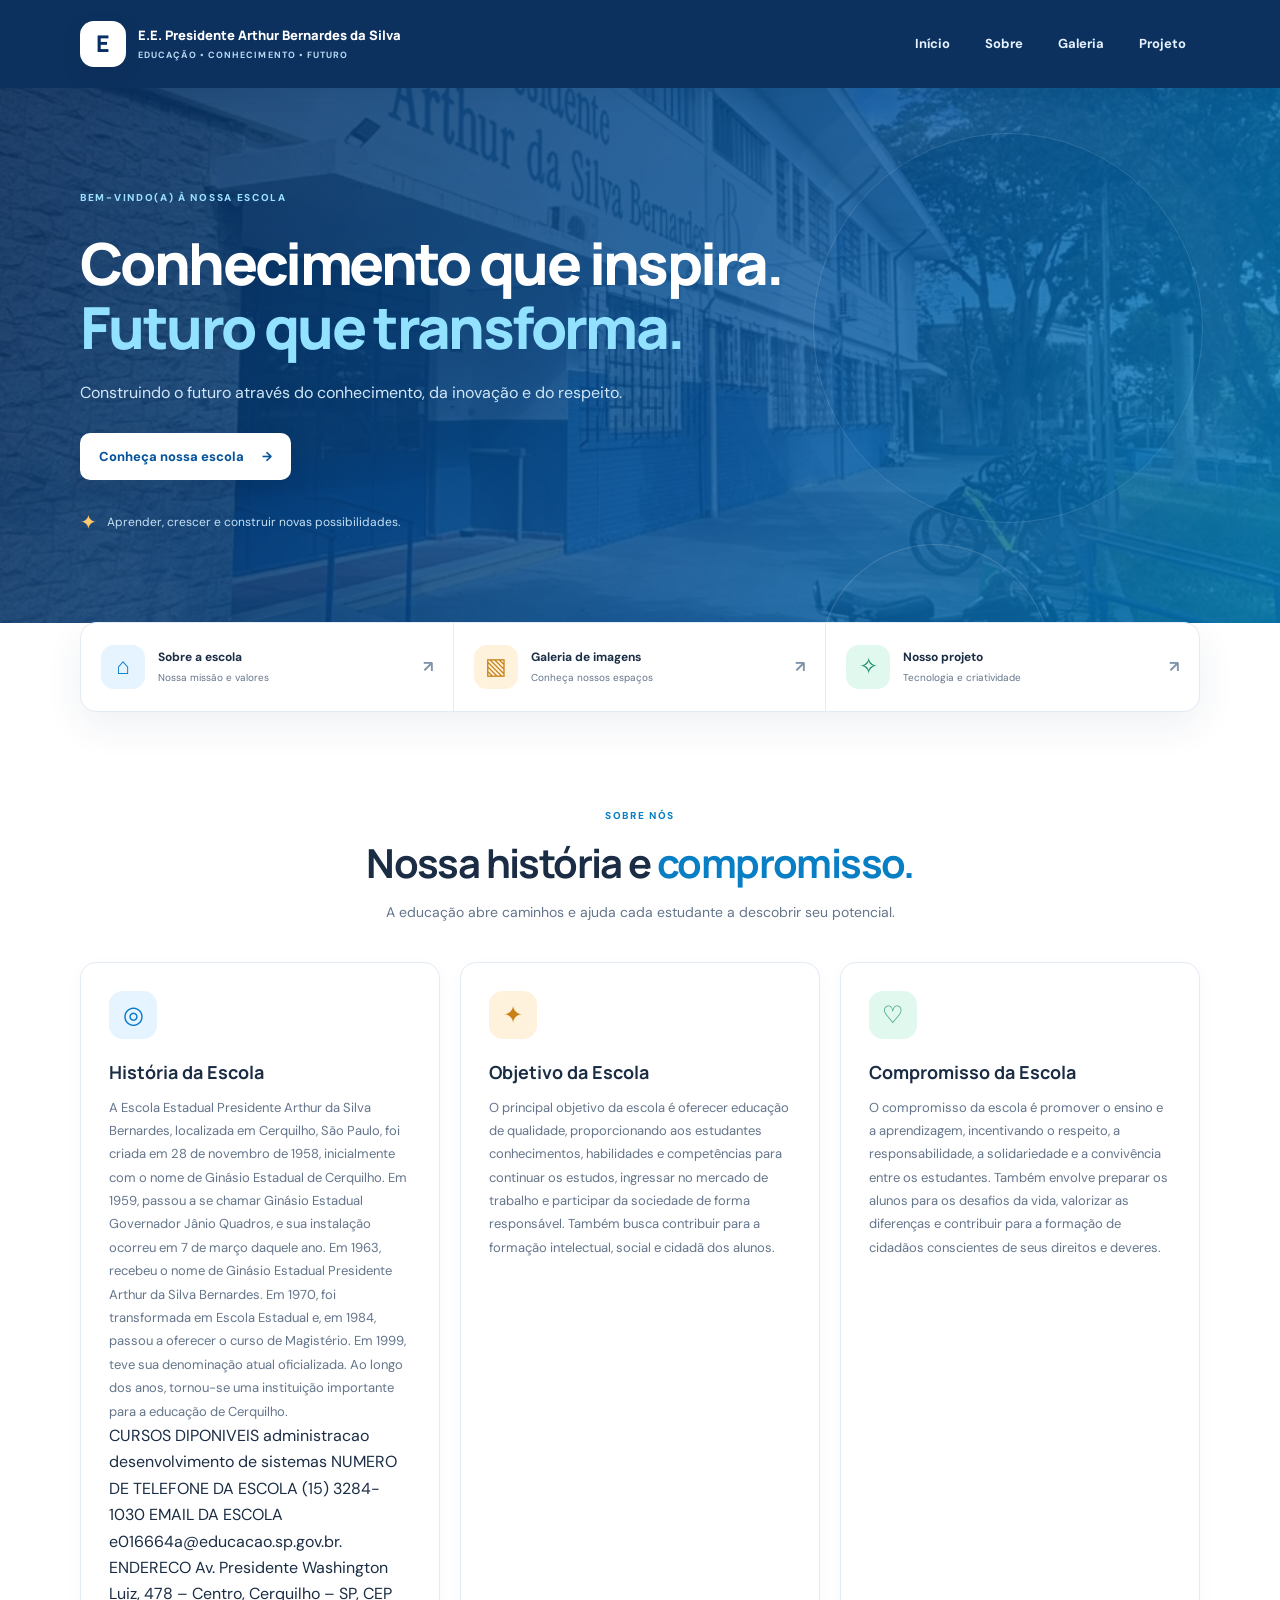
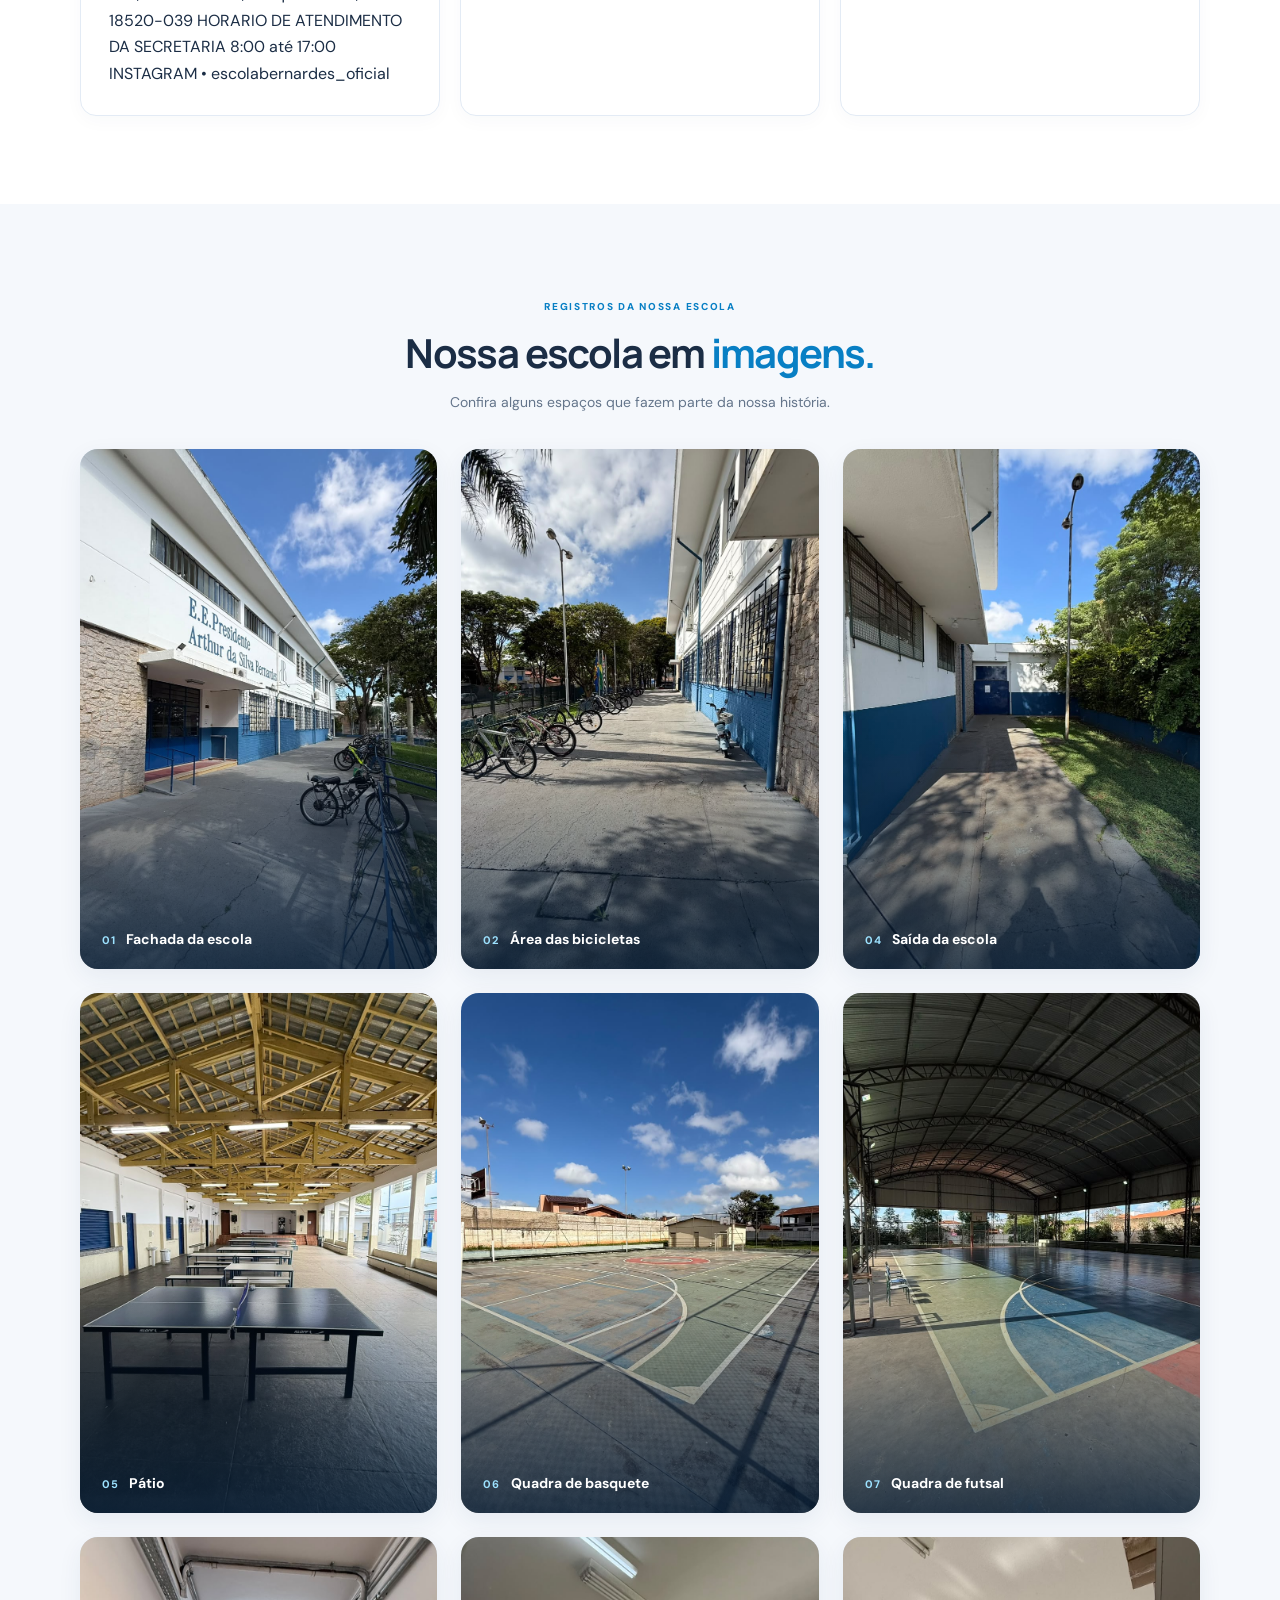
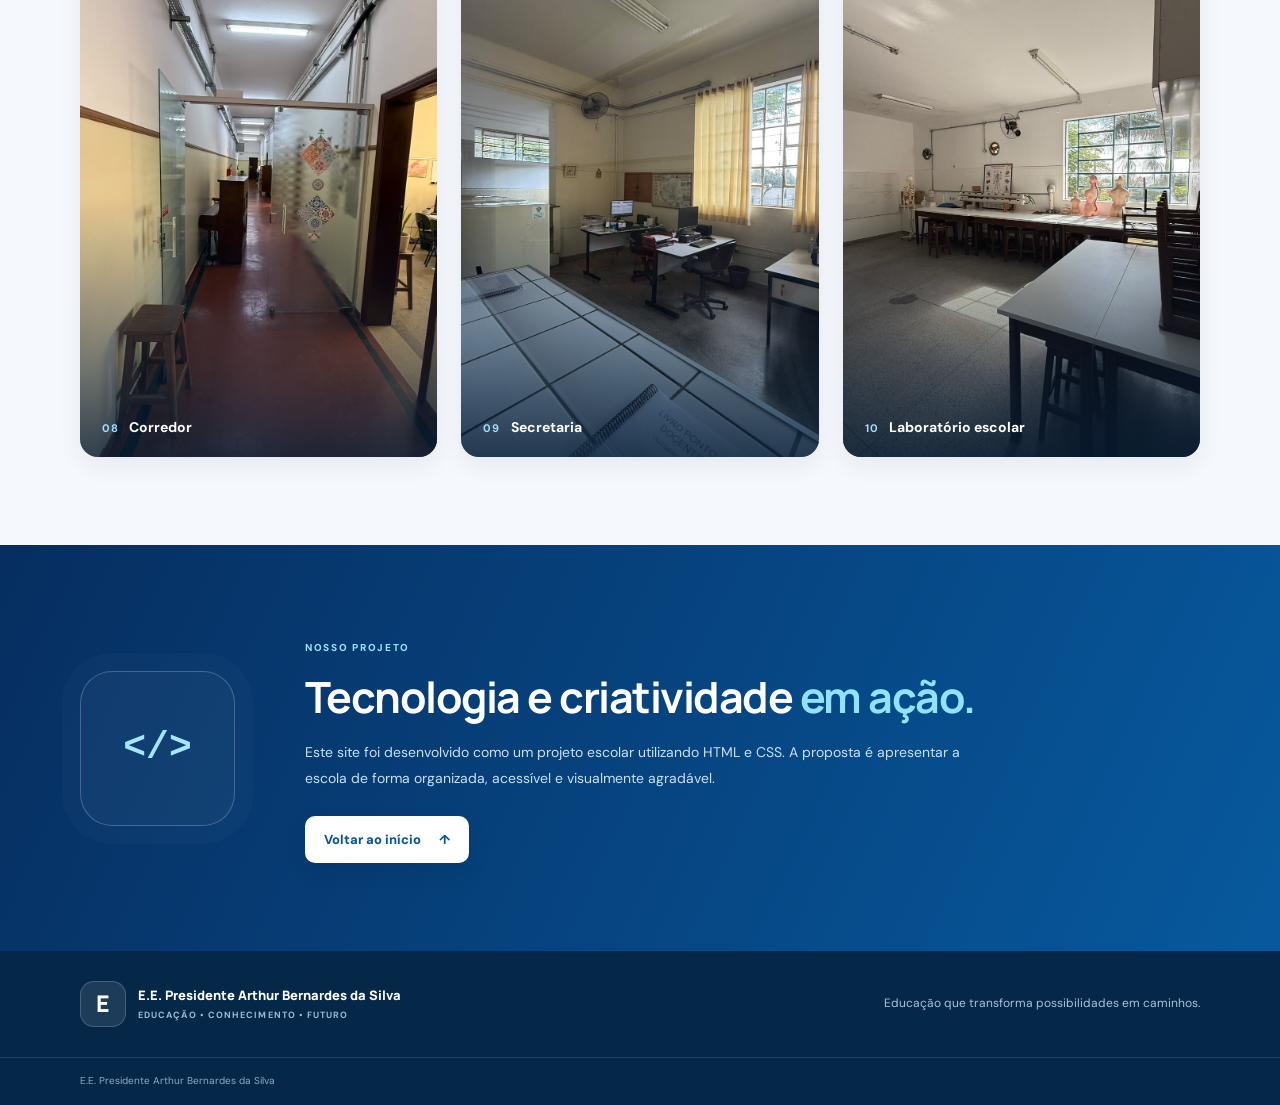
==== commit fabf2926: "Update index.html" ====
--- a/index.html
+++ b/index.html
@@ -127,7 +127,7 @@
               A Escola Estadual Presidente Arthur da Silva Bernardes, localizada em Cerquilho, São Paulo, foi criada em 28 de novembro de 1958, inicialmente com o nome de Ginásio Estadual de Cerquilho. Em 1959, passou a se chamar Ginásio Estadual Governador Jânio Quadros, e sua instalação ocorreu em 7 de março daquele ano.
 
 Em 1963, recebeu o nome de Ginásio Estadual Presidente Arthur da Silva Bernardes. Em 1970, foi transformada em Escola Estadual e, em 1984, passou a oferecer o curso de Magistério. Em 1999, teve sua denominação atual oficializada. Ao longo dos anos, tornou-se uma instituição importante para a educação de Cerquilho.
-
+</p>
               
     CURSOS DIPONIVEIS            administracao      desenvolvimento de sistemas
 
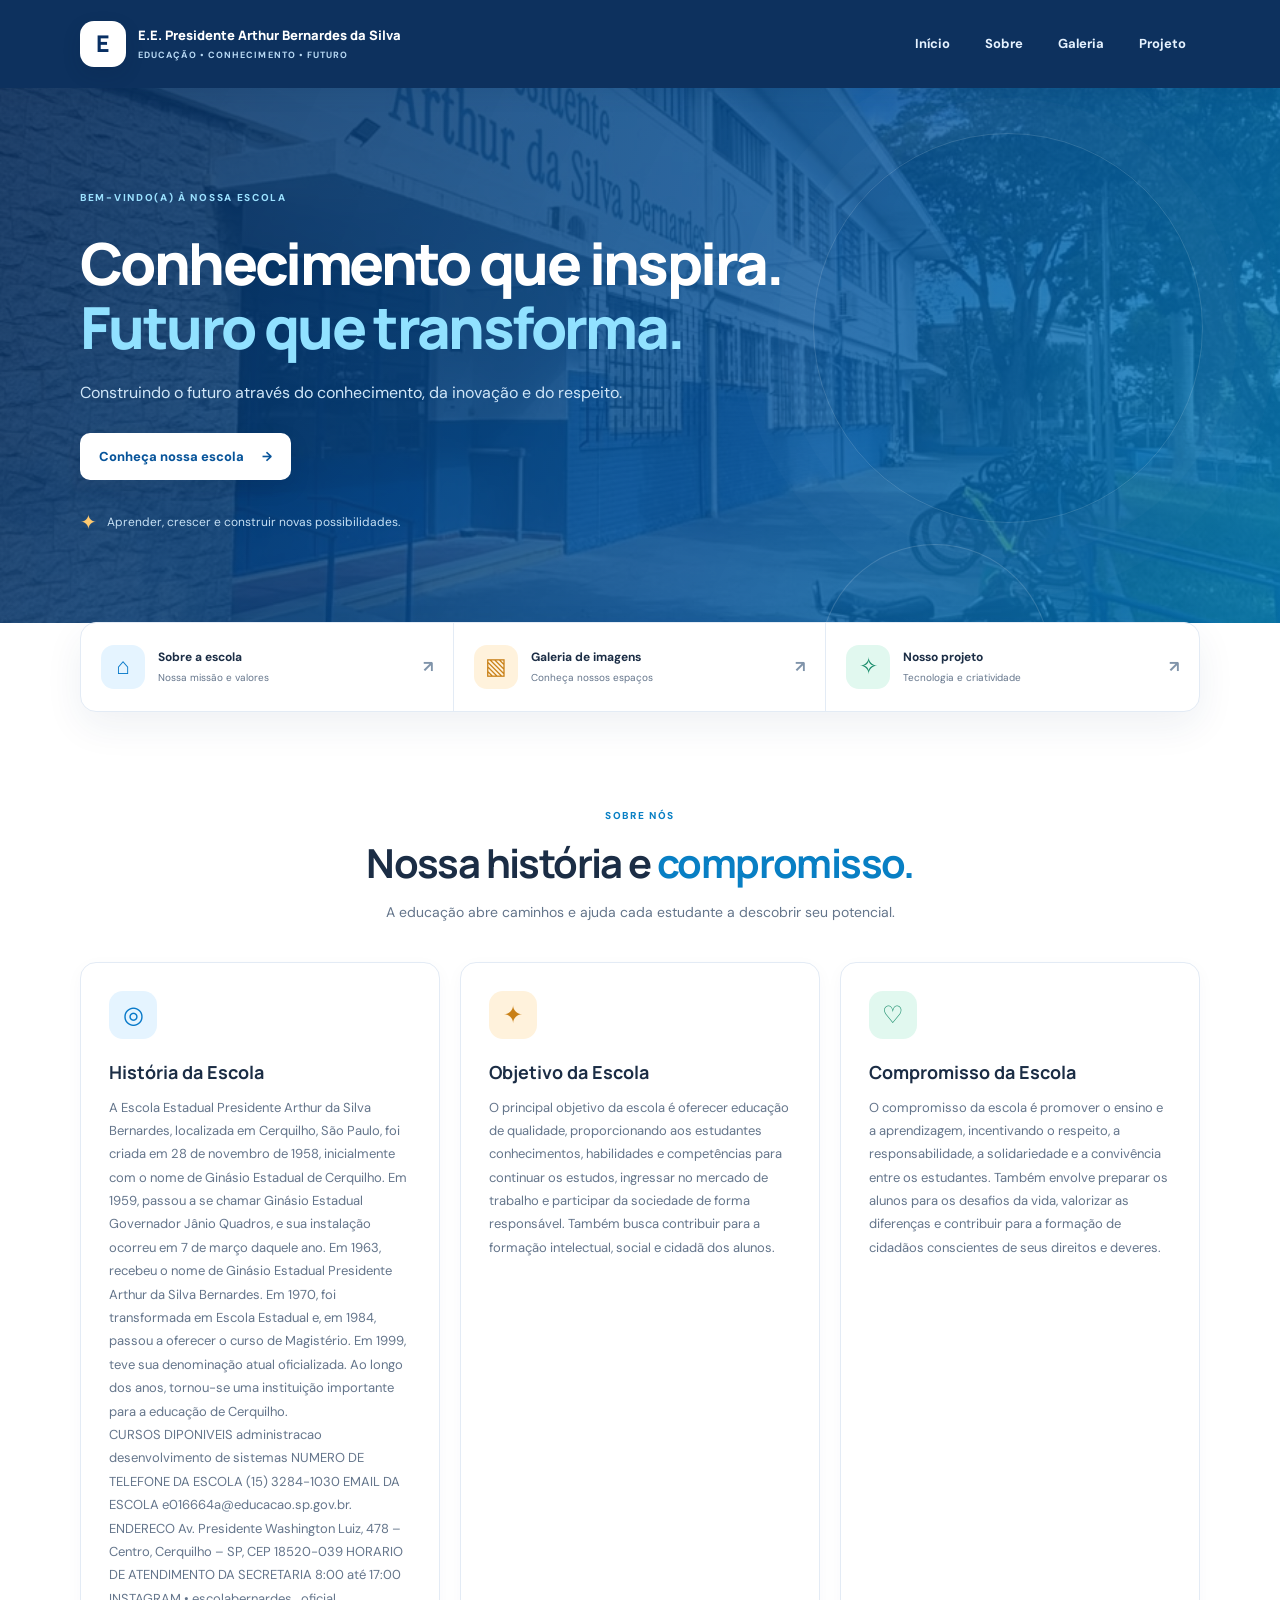
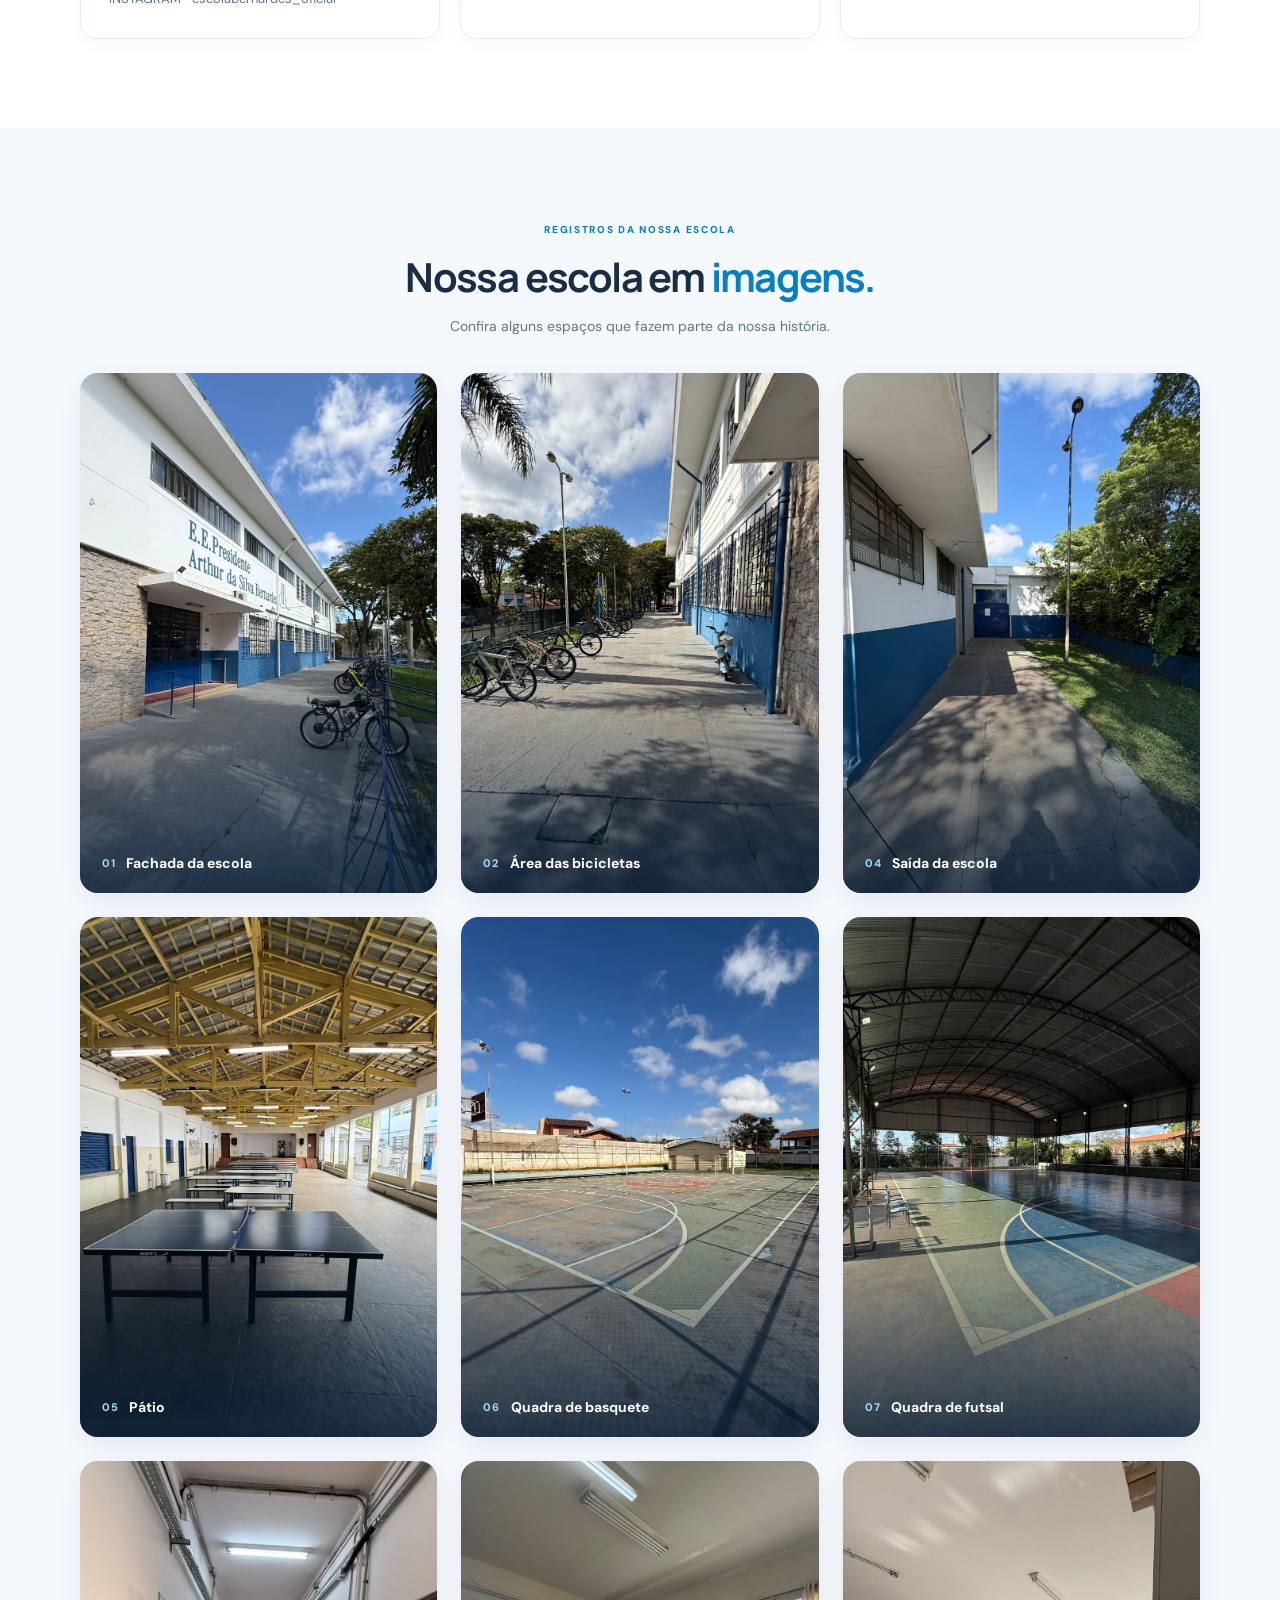
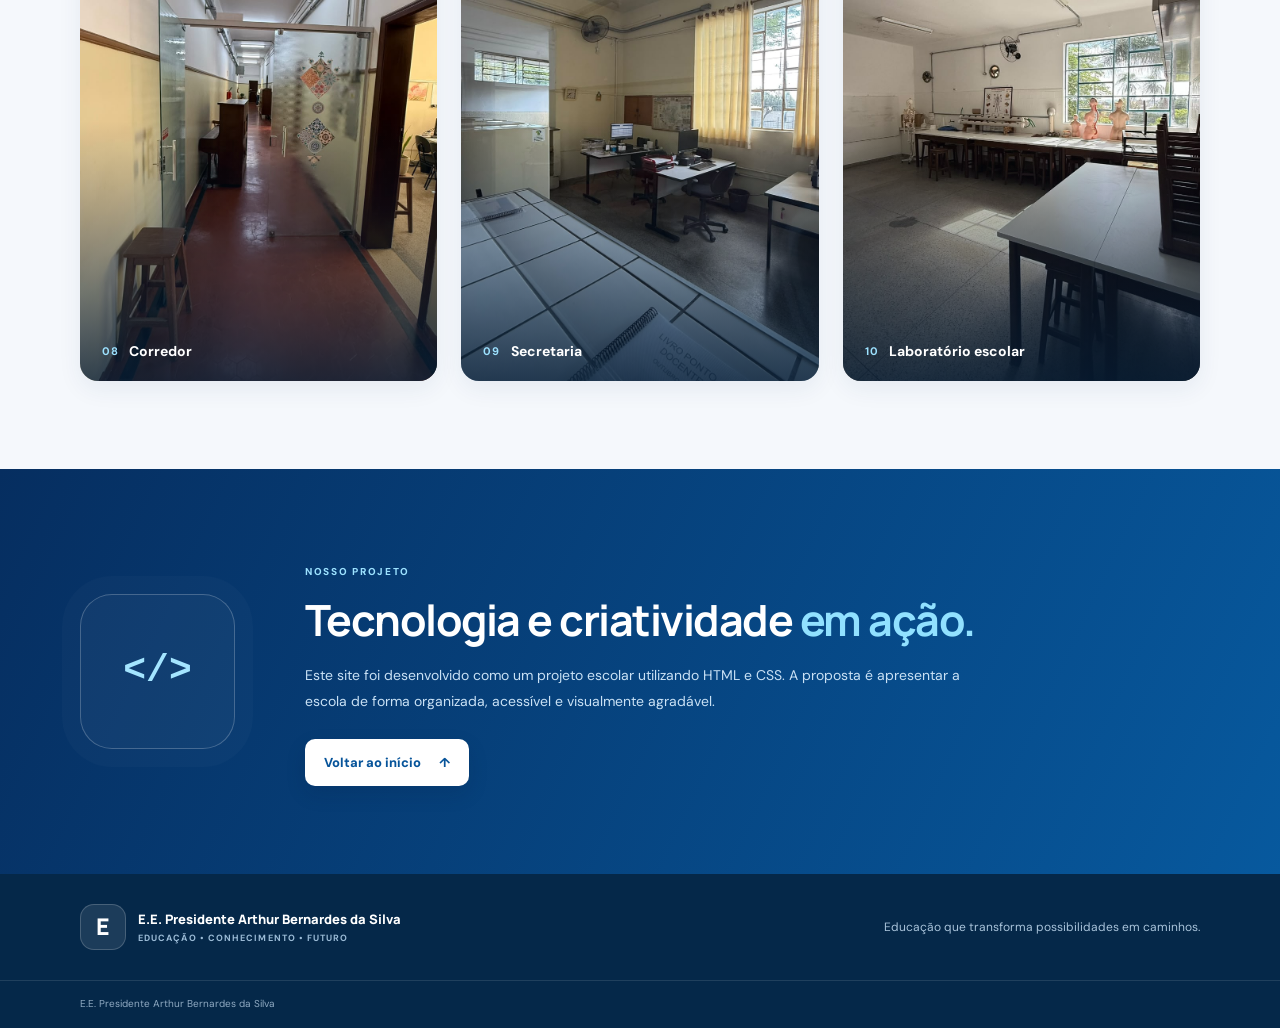
==== commit ce0c9b8e: "Update index.html" ====
--- a/index.html
+++ b/index.html
@@ -128,7 +128,8 @@
 
 Em 1963, recebeu o nome de Ginásio Estadual Presidente Arthur da Silva Bernardes. Em 1970, foi transformada em Escola Estadual e, em 1984, passou a oferecer o curso de Magistério. Em 1999, teve sua denominação atual oficializada. Ao longo dos anos, tornou-se uma instituição importante para a educação de Cerquilho.
 </p>
-              
+ 
+            <p>            
     CURSOS DIPONIVEIS            administracao      desenvolvimento de sistemas
 
 NUMERO DE TELEFONE DA ESCOLA     (15) 3284-1030
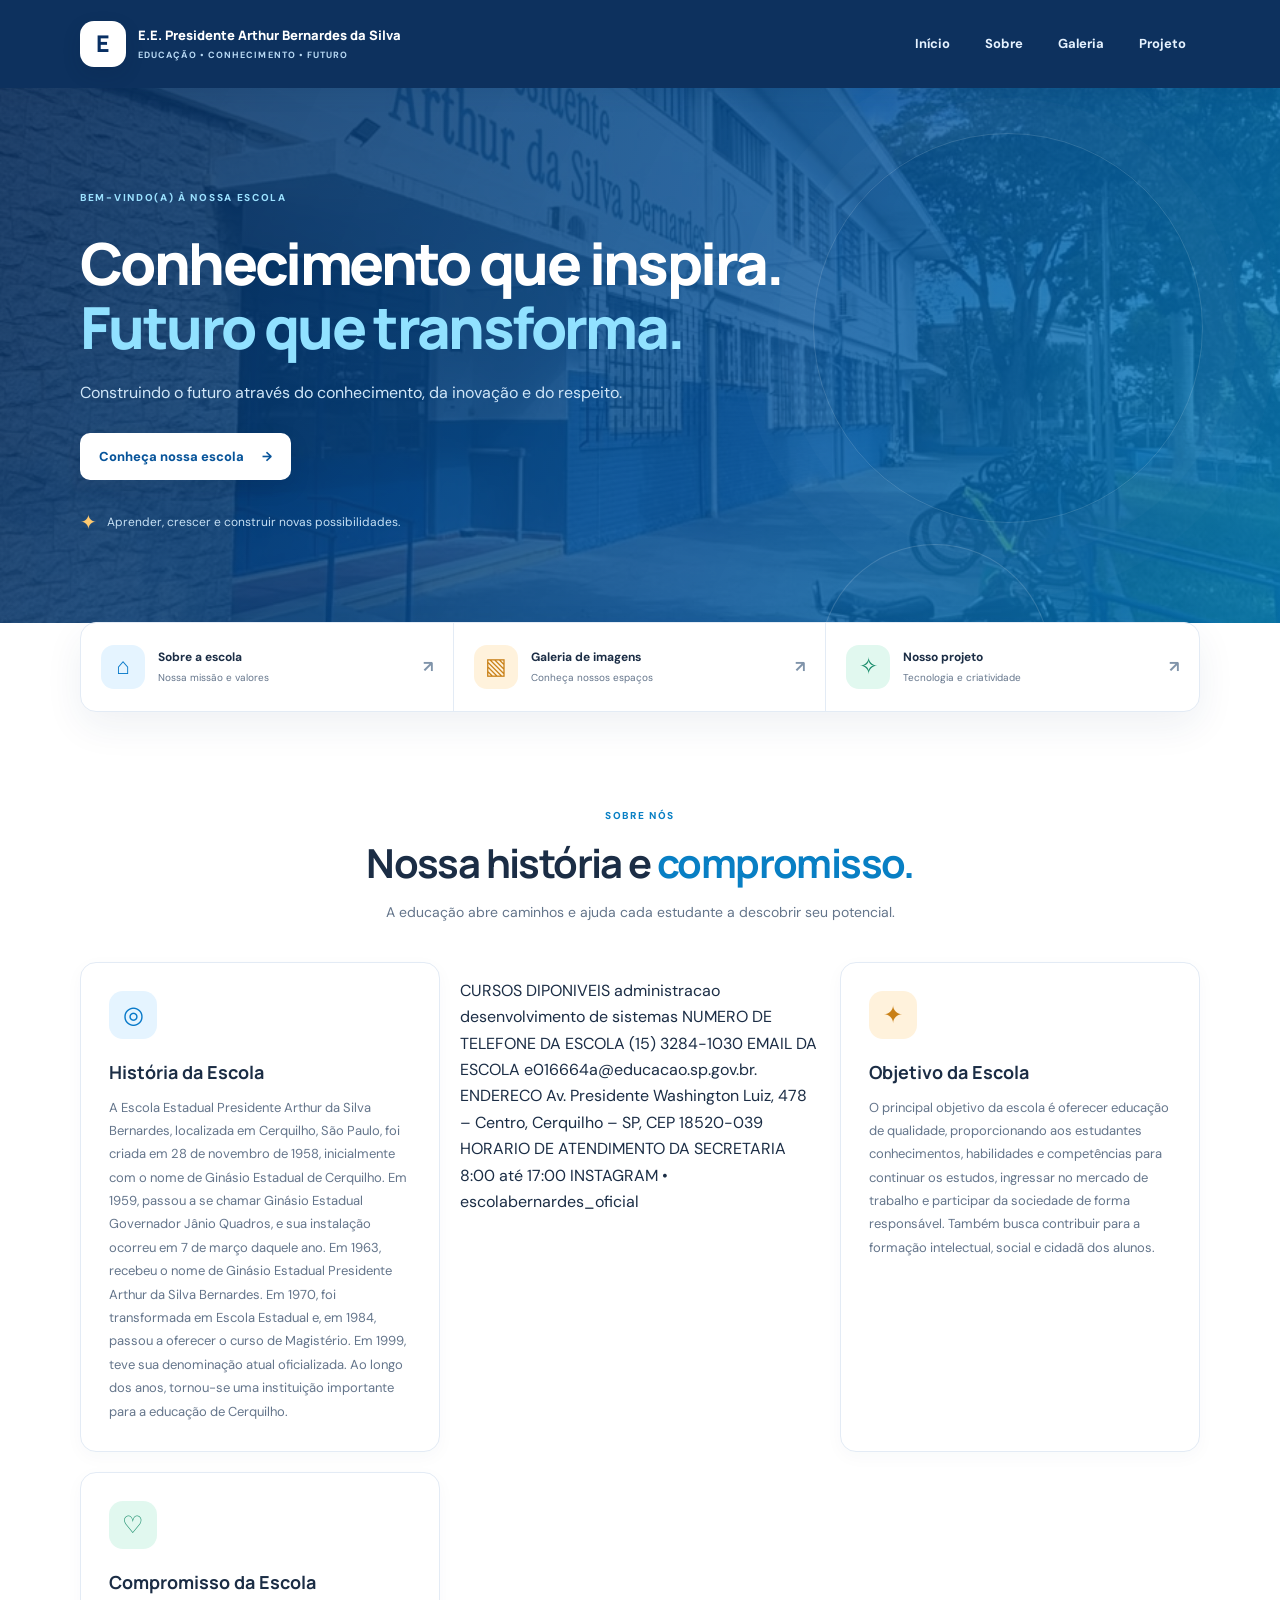
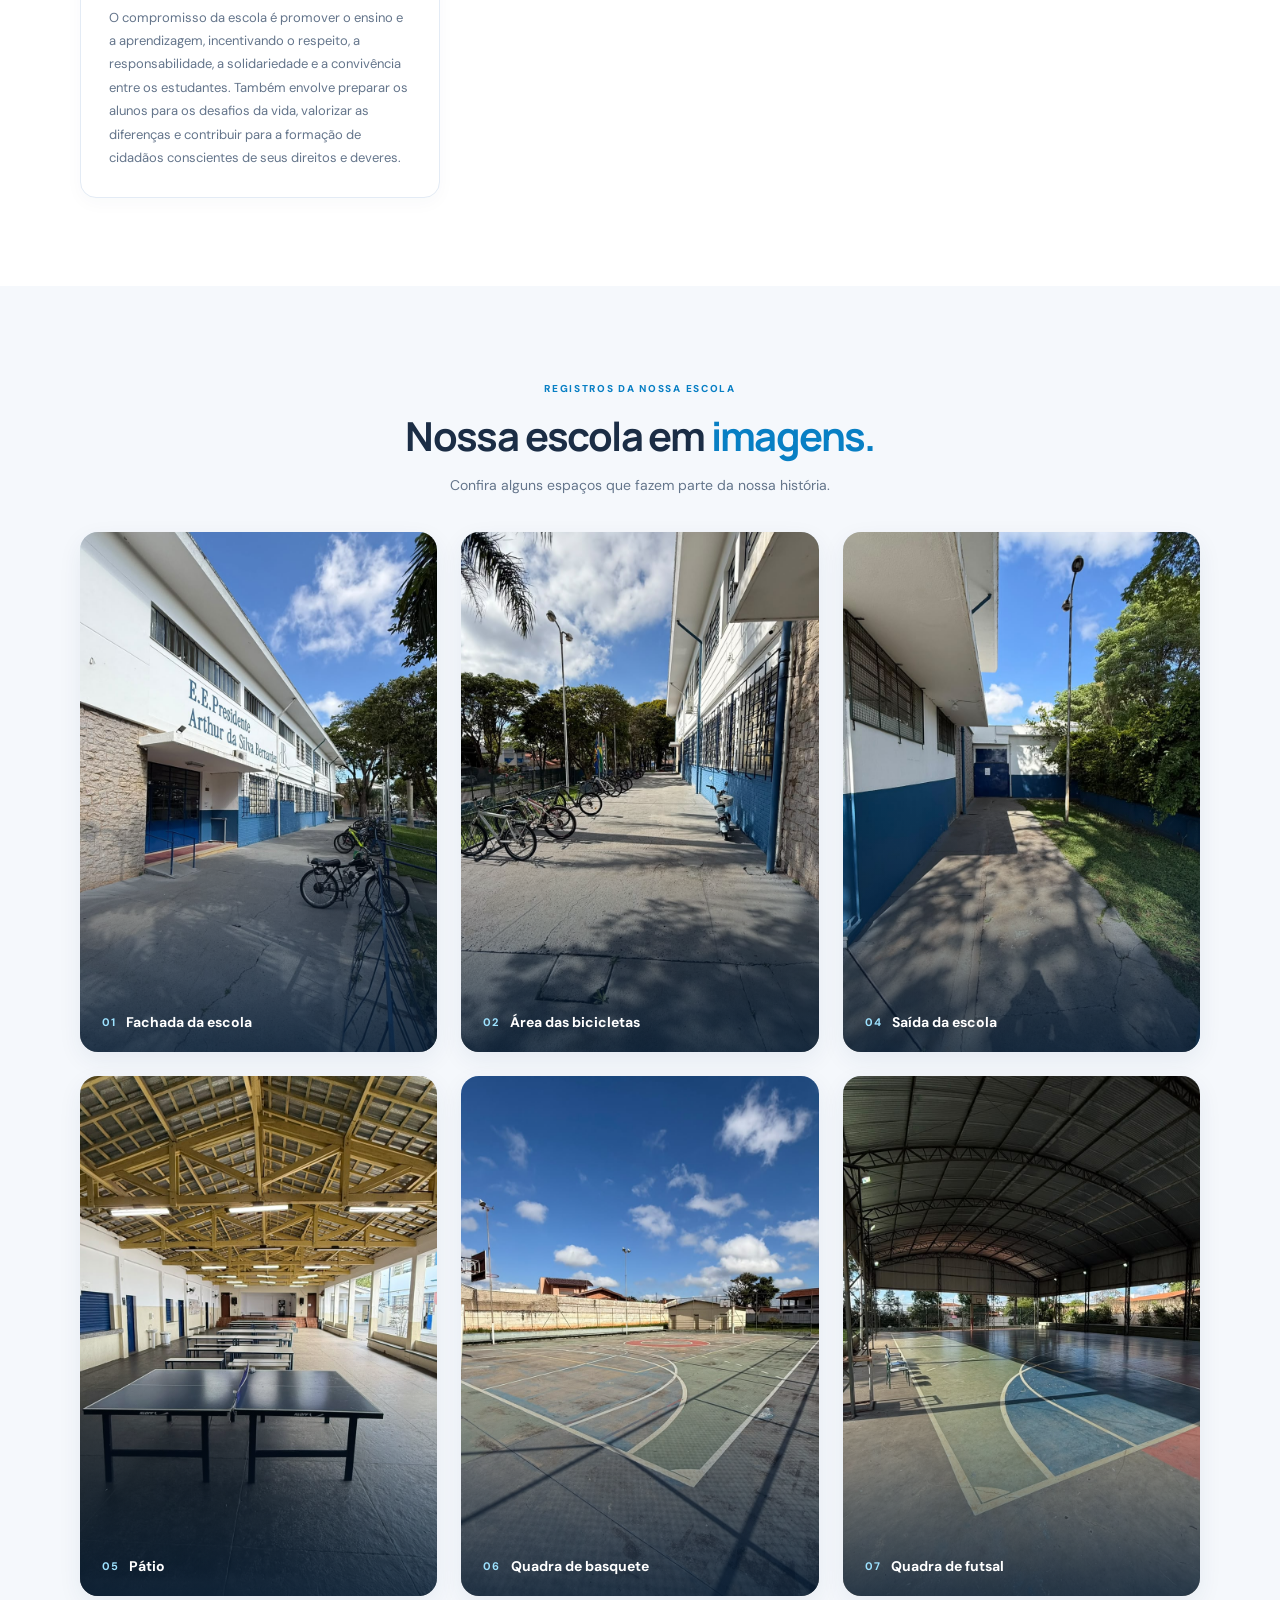
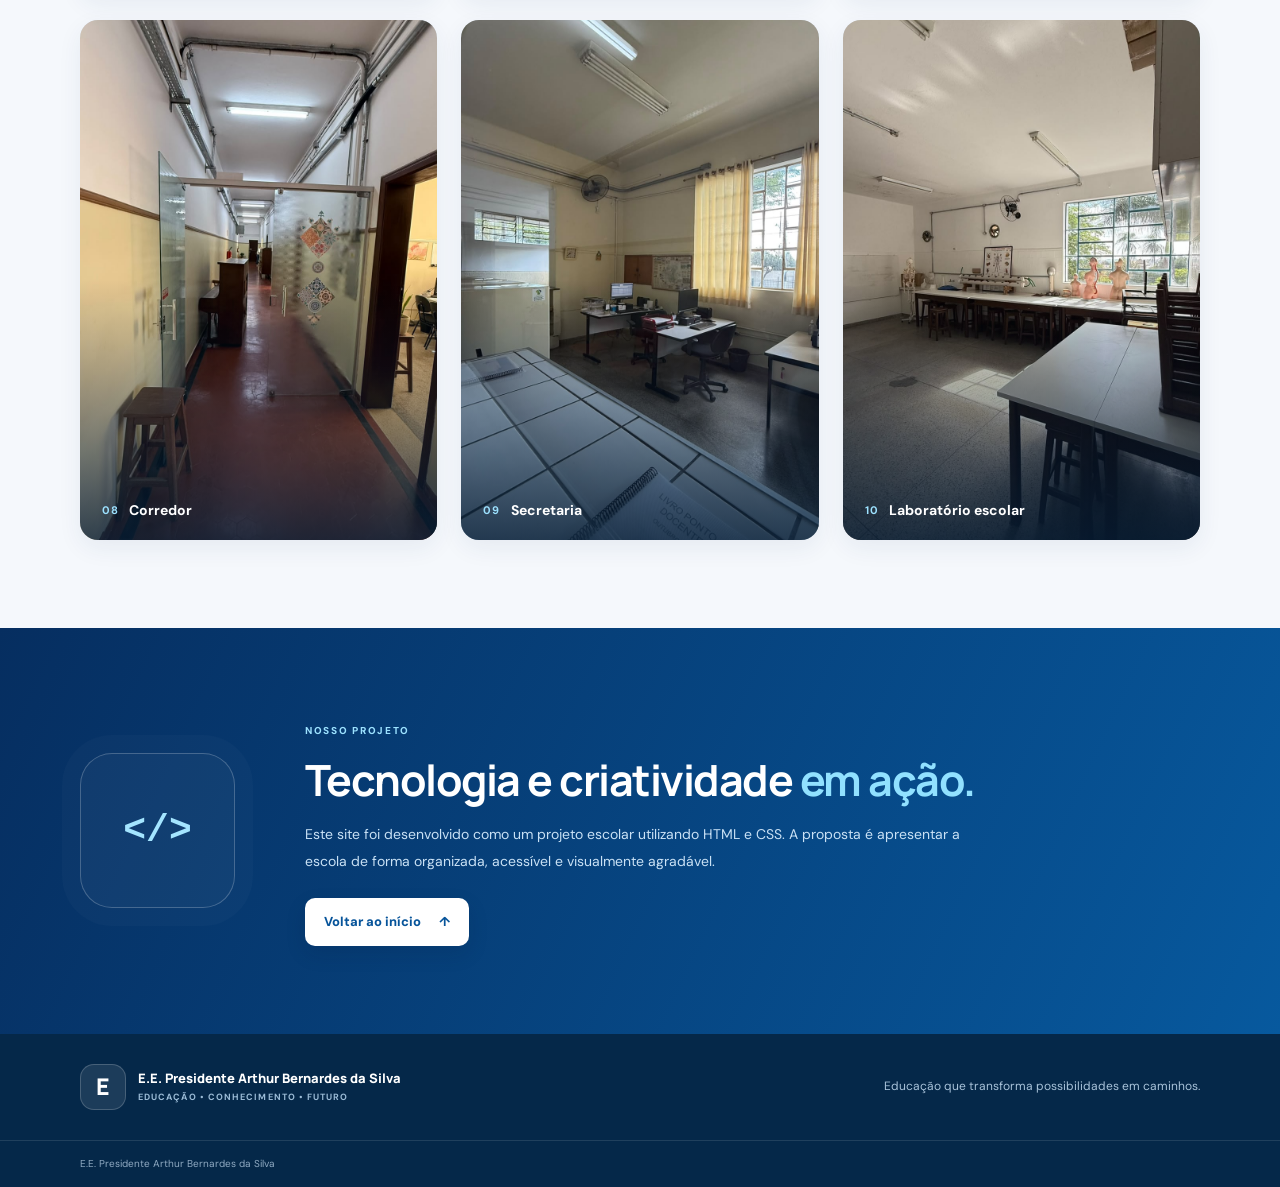
==== commit fbf0712e: "Update index.html" ====
--- a/index.html
+++ b/index.html
@@ -128,7 +128,7 @@
 
 Em 1963, recebeu o nome de Ginásio Estadual Presidente Arthur da Silva Bernardes. Em 1970, foi transformada em Escola Estadual e, em 1984, passou a oferecer o curso de Magistério. Em 1999, teve sua denominação atual oficializada. Ao longo dos anos, tornou-se uma instituição importante para a educação de Cerquilho.
 </p>
- 
+ </article>
             <p>            
     CURSOS DIPONIVEIS            administracao      desenvolvimento de sistemas
 
@@ -138,9 +138,8 @@
 HORARIO DE ATENDIMENTO DA SECRETARIA   8:00 até 17:00
         INSTAGRAM                •  escolabernardes_oficial
 
-              
-            </p>
-          </article>
+           </p>
+        
 
           <article class="cartao">
             <span class="cartao-icone laranja">✦</span>
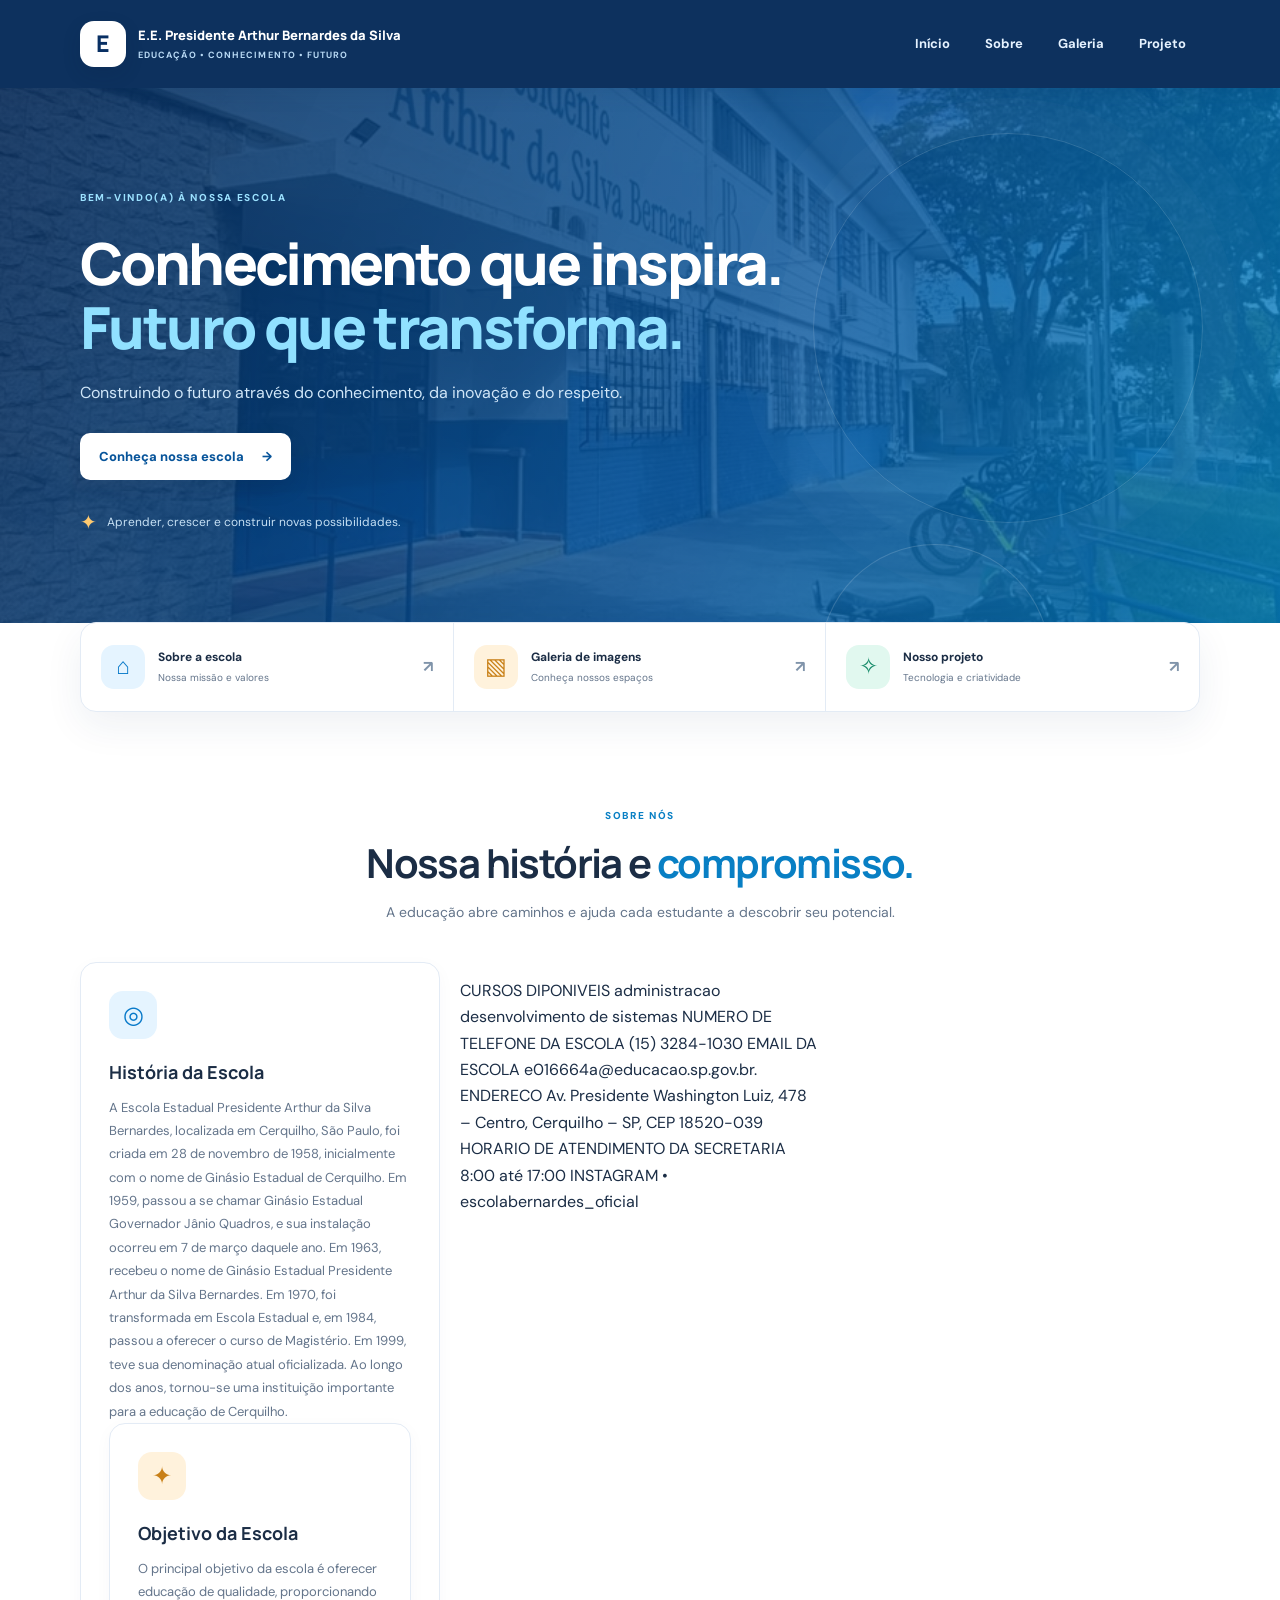
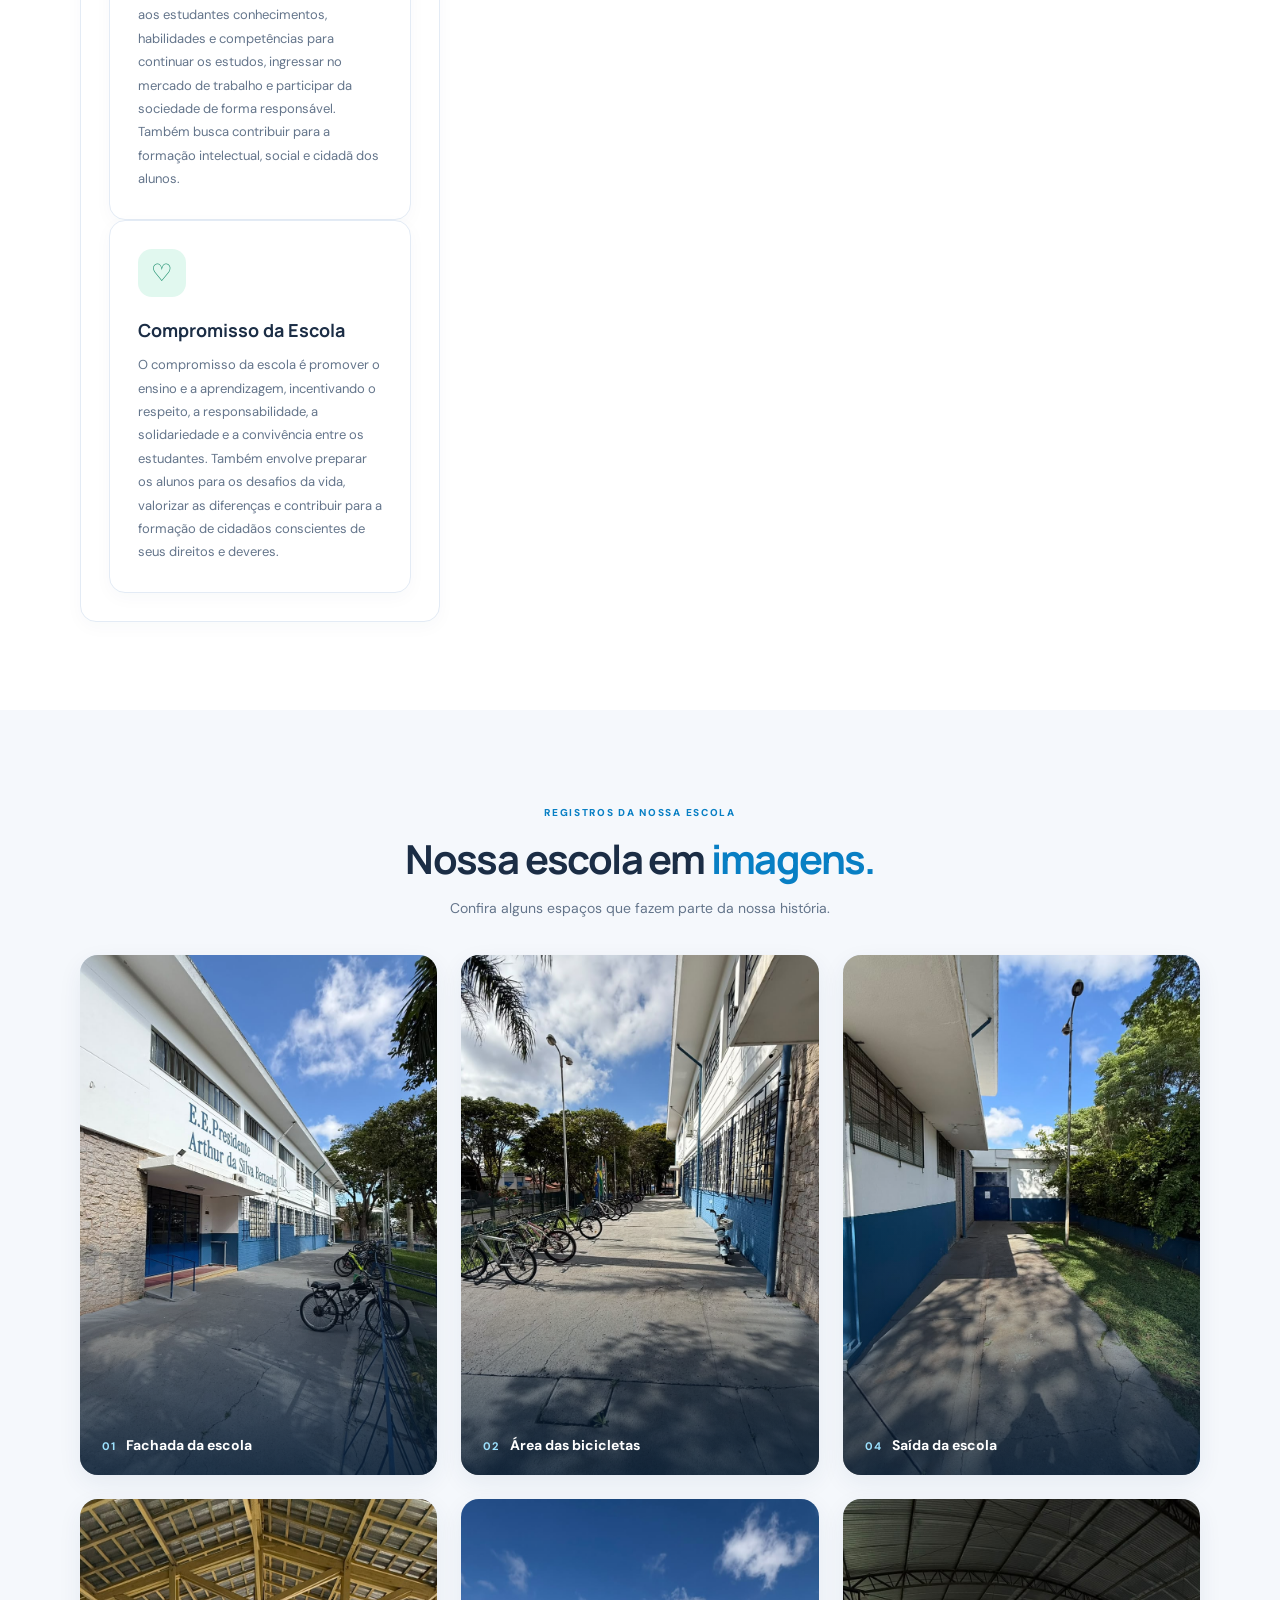
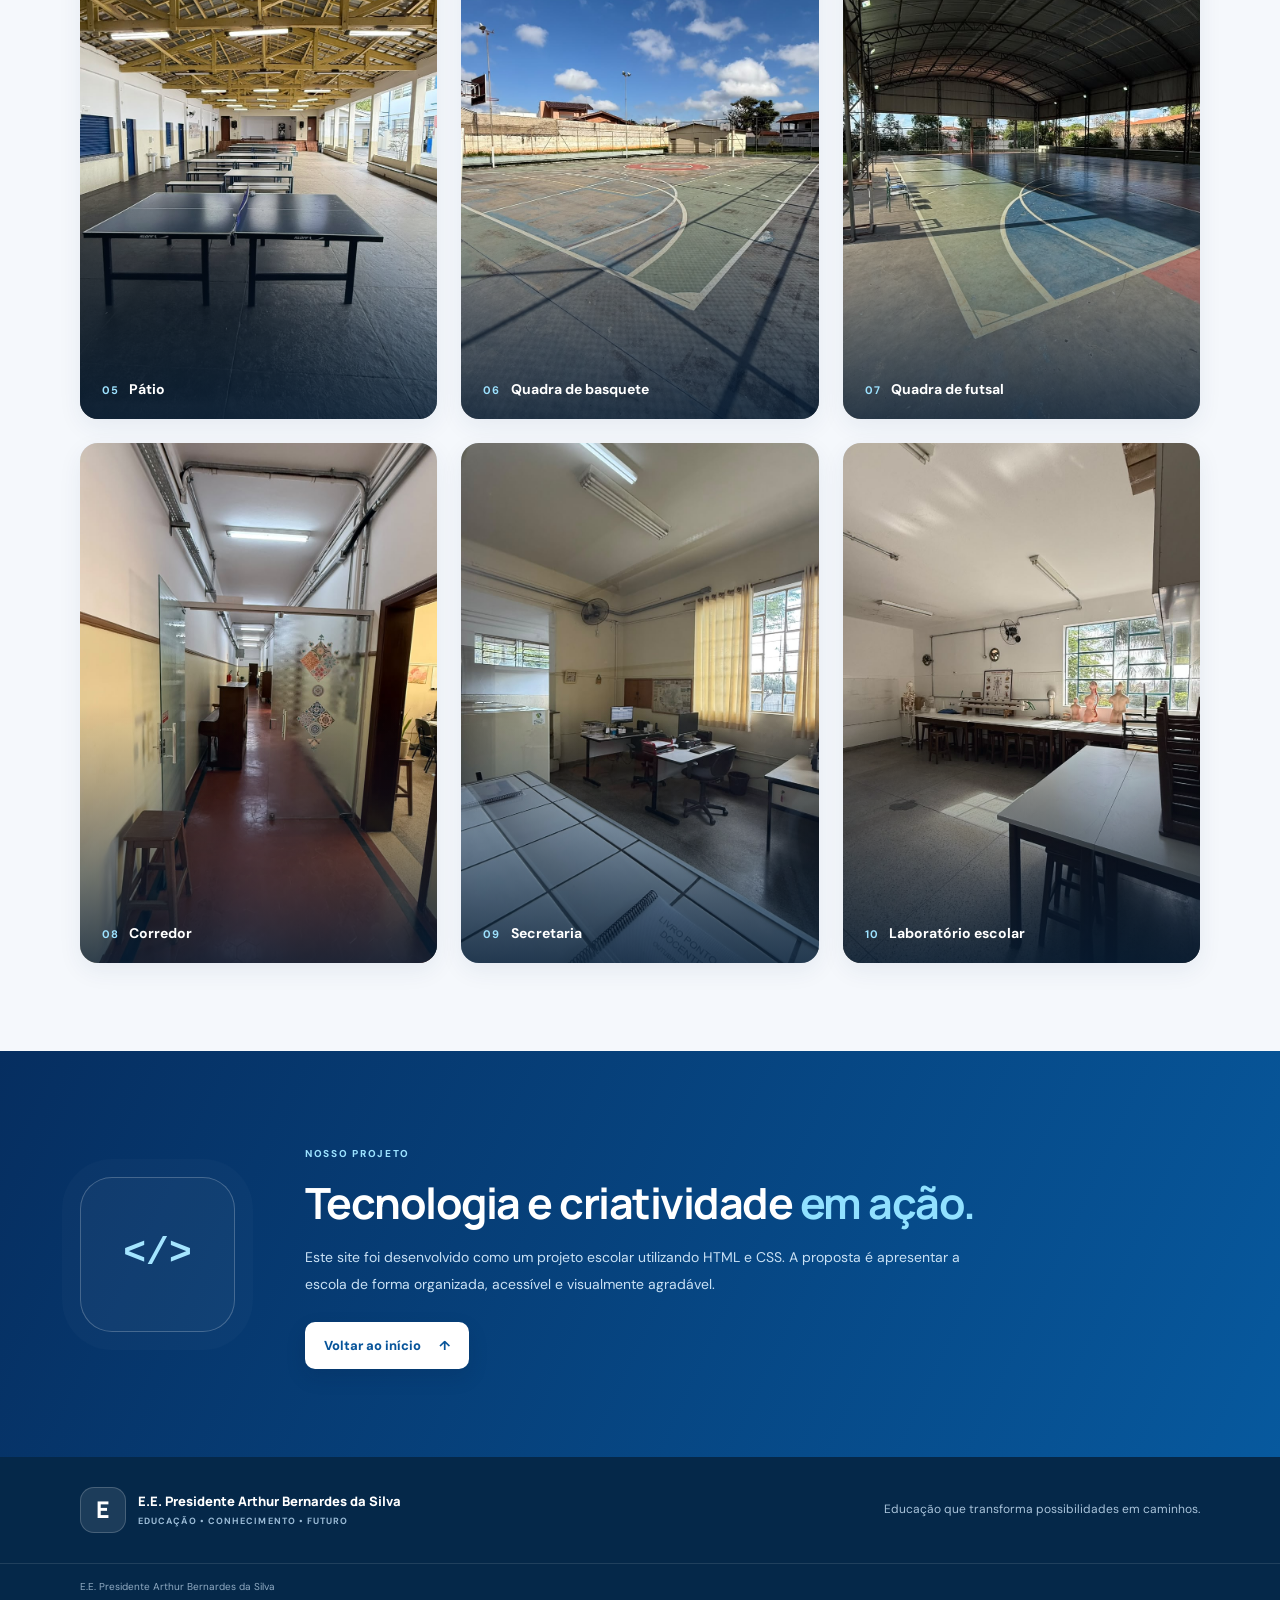
==== commit 3667ddb8: "Update index.html" ====
--- a/index.html
+++ b/index.html
@@ -128,17 +128,7 @@
 
 Em 1963, recebeu o nome de Ginásio Estadual Presidente Arthur da Silva Bernardes. Em 1970, foi transformada em Escola Estadual e, em 1984, passou a oferecer o curso de Magistério. Em 1999, teve sua denominação atual oficializada. Ao longo dos anos, tornou-se uma instituição importante para a educação de Cerquilho.
 </p>
- </article>
-            <p>            
-    CURSOS DIPONIVEIS            administracao      desenvolvimento de sistemas
-
-NUMERO DE TELEFONE DA ESCOLA     (15) 3284-1030
-      EMAIL DA ESCOLA            e016664a@educacao.sp.gov.br.
-         ENDERECO                Av. Presidente Washington Luiz, 478 – Centro, Cerquilho – SP, CEP 18520-039
-HORARIO DE ATENDIMENTO DA SECRETARIA   8:00 até 17:00
-        INSTAGRAM                •  escolabernardes_oficial
-
-           </p>
+ 
         
 
           <article class="cartao">
@@ -157,6 +147,22 @@
             </p>
           </article>
 
+</article>
+            <p>            
+    CURSOS DIPONIVEIS            administracao      desenvolvimento de sistemas
+
+NUMERO DE TELEFONE DA ESCOLA     (15) 3284-1030
+      EMAIL DA ESCOLA            e016664a@educacao.sp.gov.br.
+         ENDERECO                Av. Presidente Washington Luiz, 478 – Centro, Cerquilho – SP, CEP 18520-039
+HORARIO DE ATENDIMENTO DA SECRETARIA   8:00 até 17:00
+        INSTAGRAM                •  escolabernardes_oficial
+
+           </p>
+</article>
+
+
+
+            
         </div>
       </div>
     </section>
